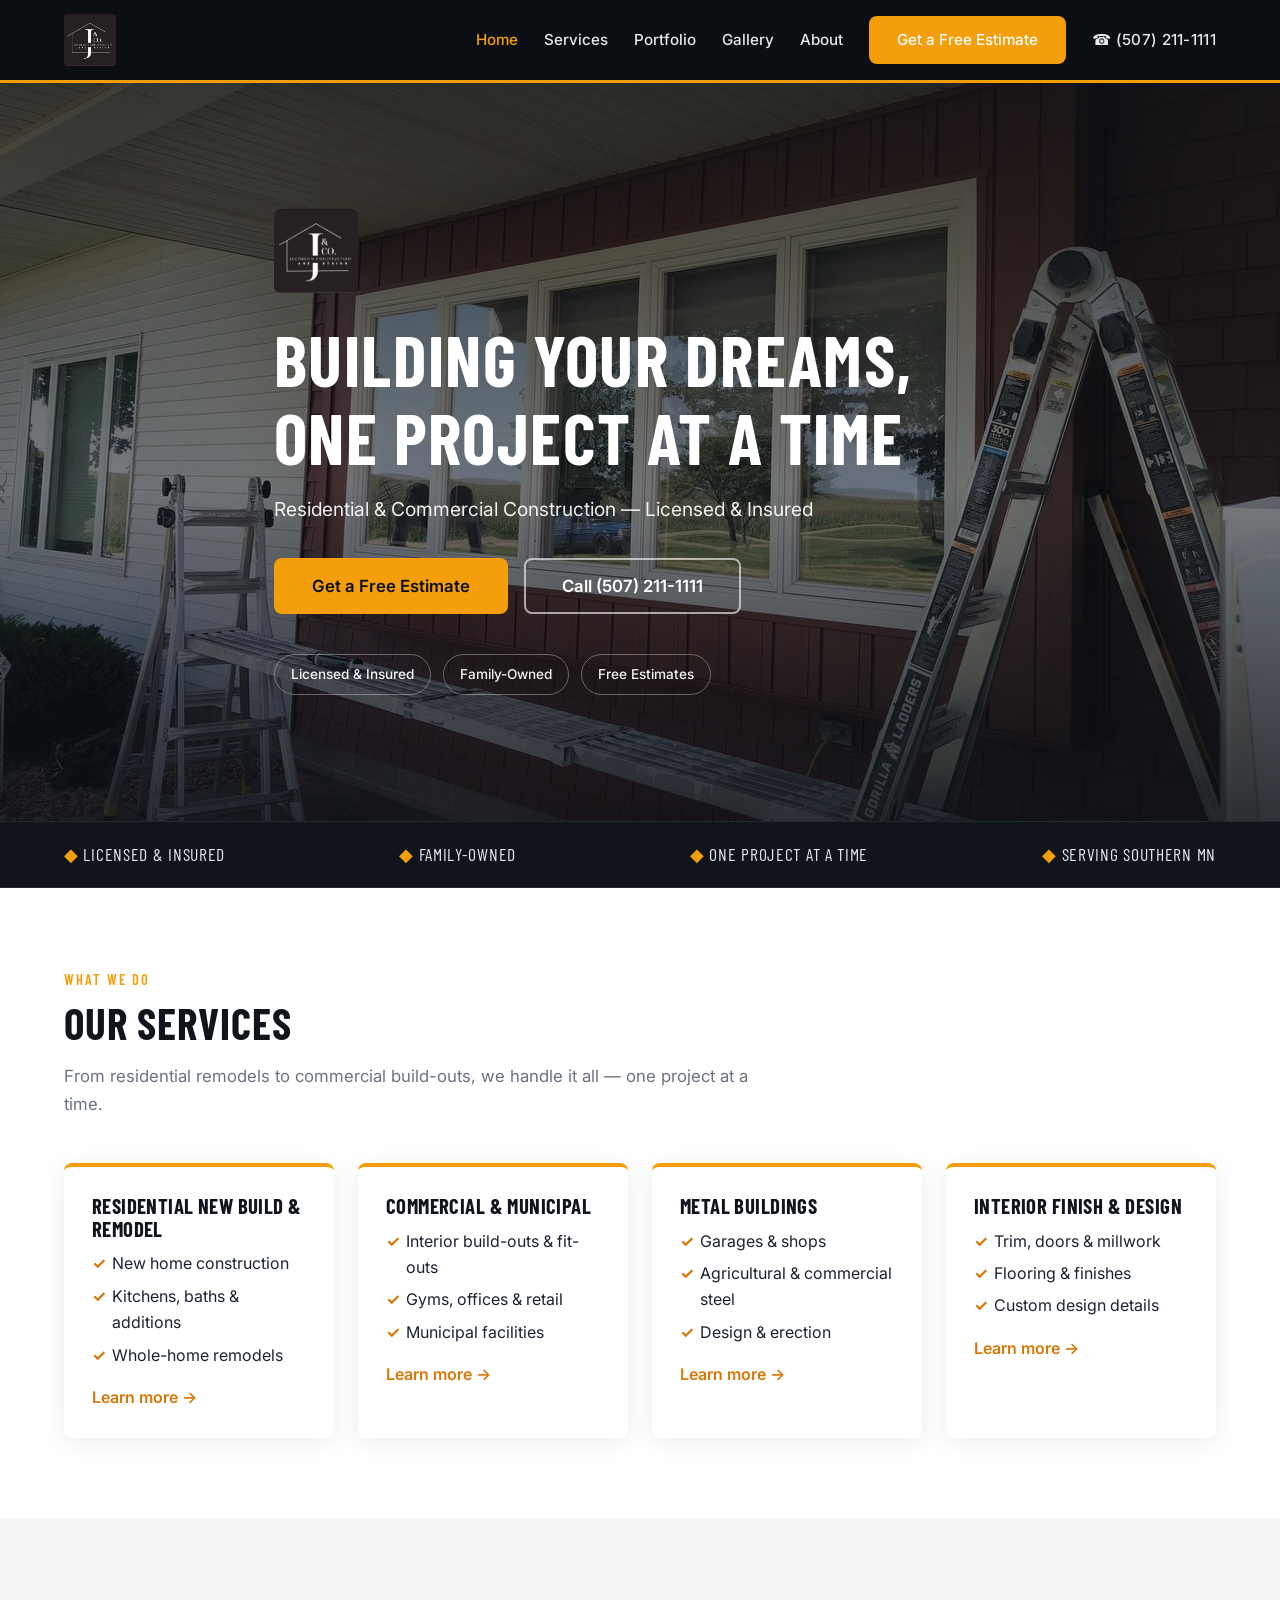
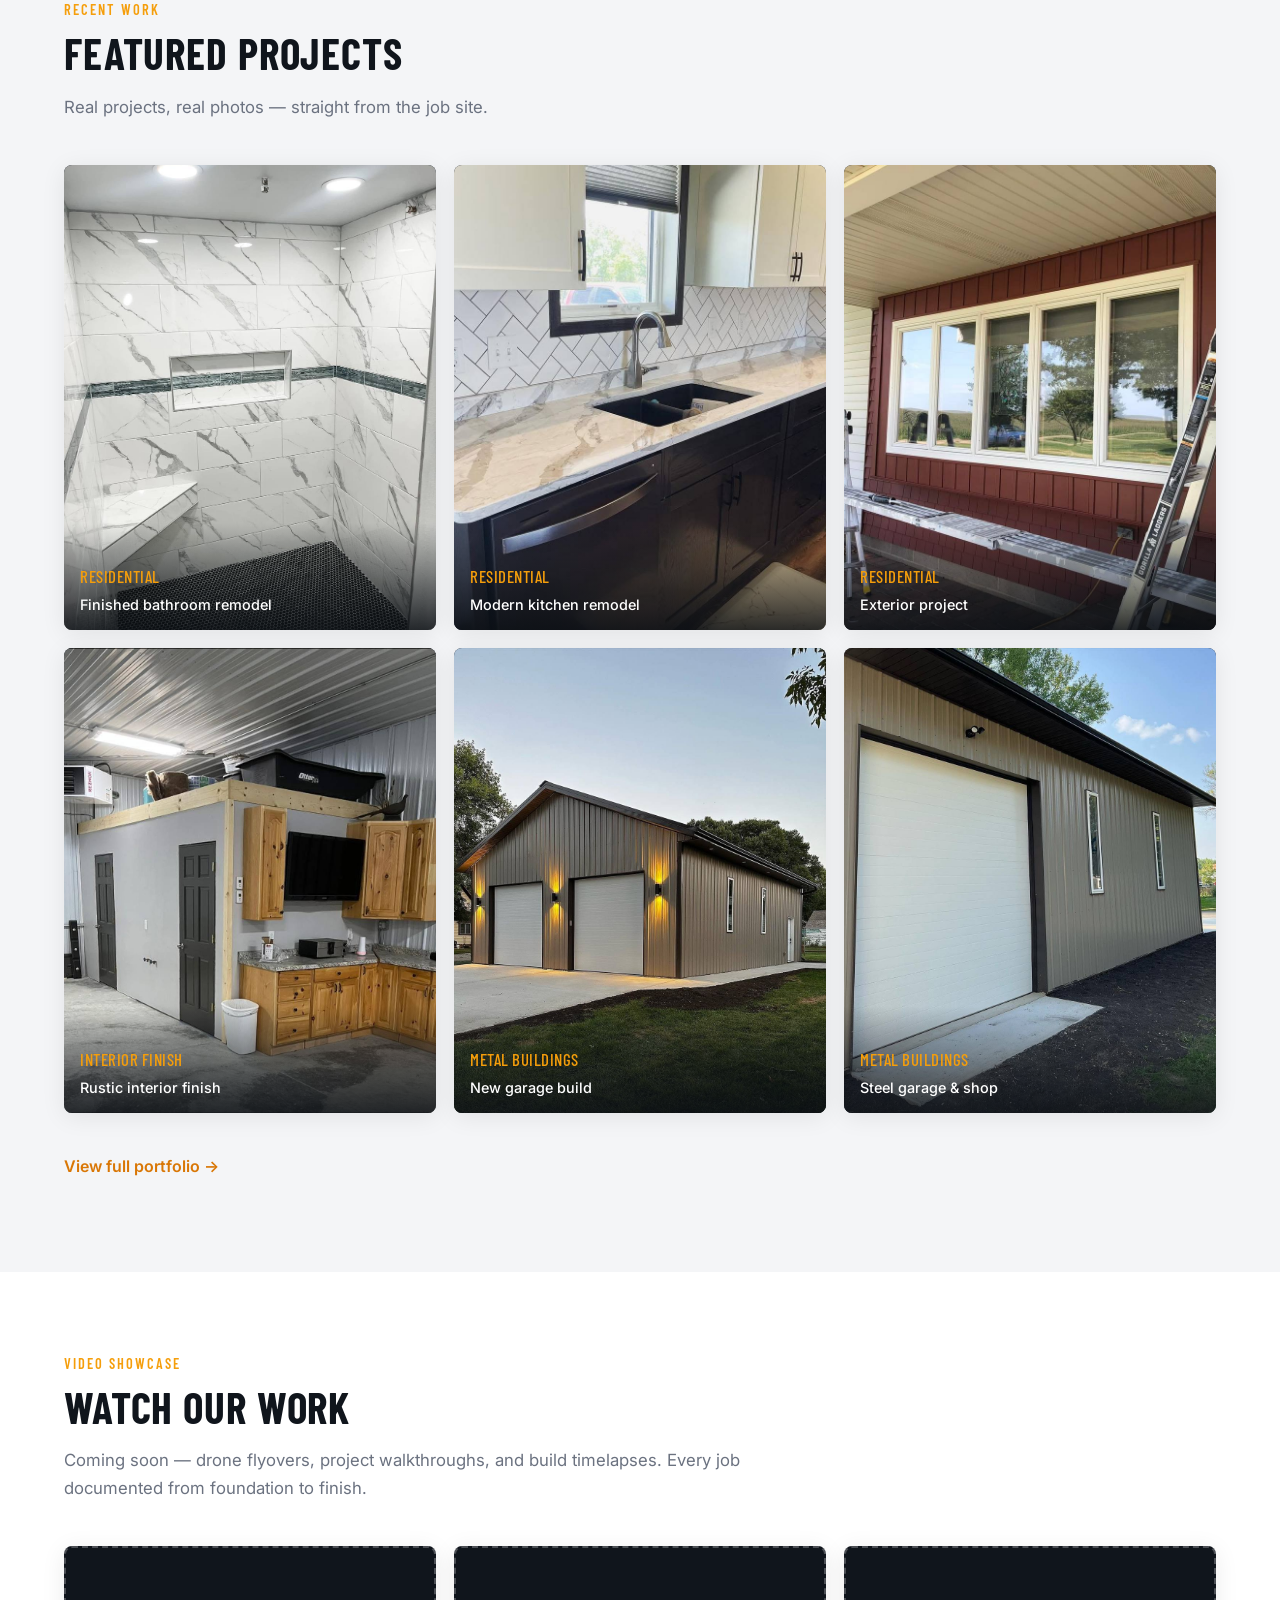
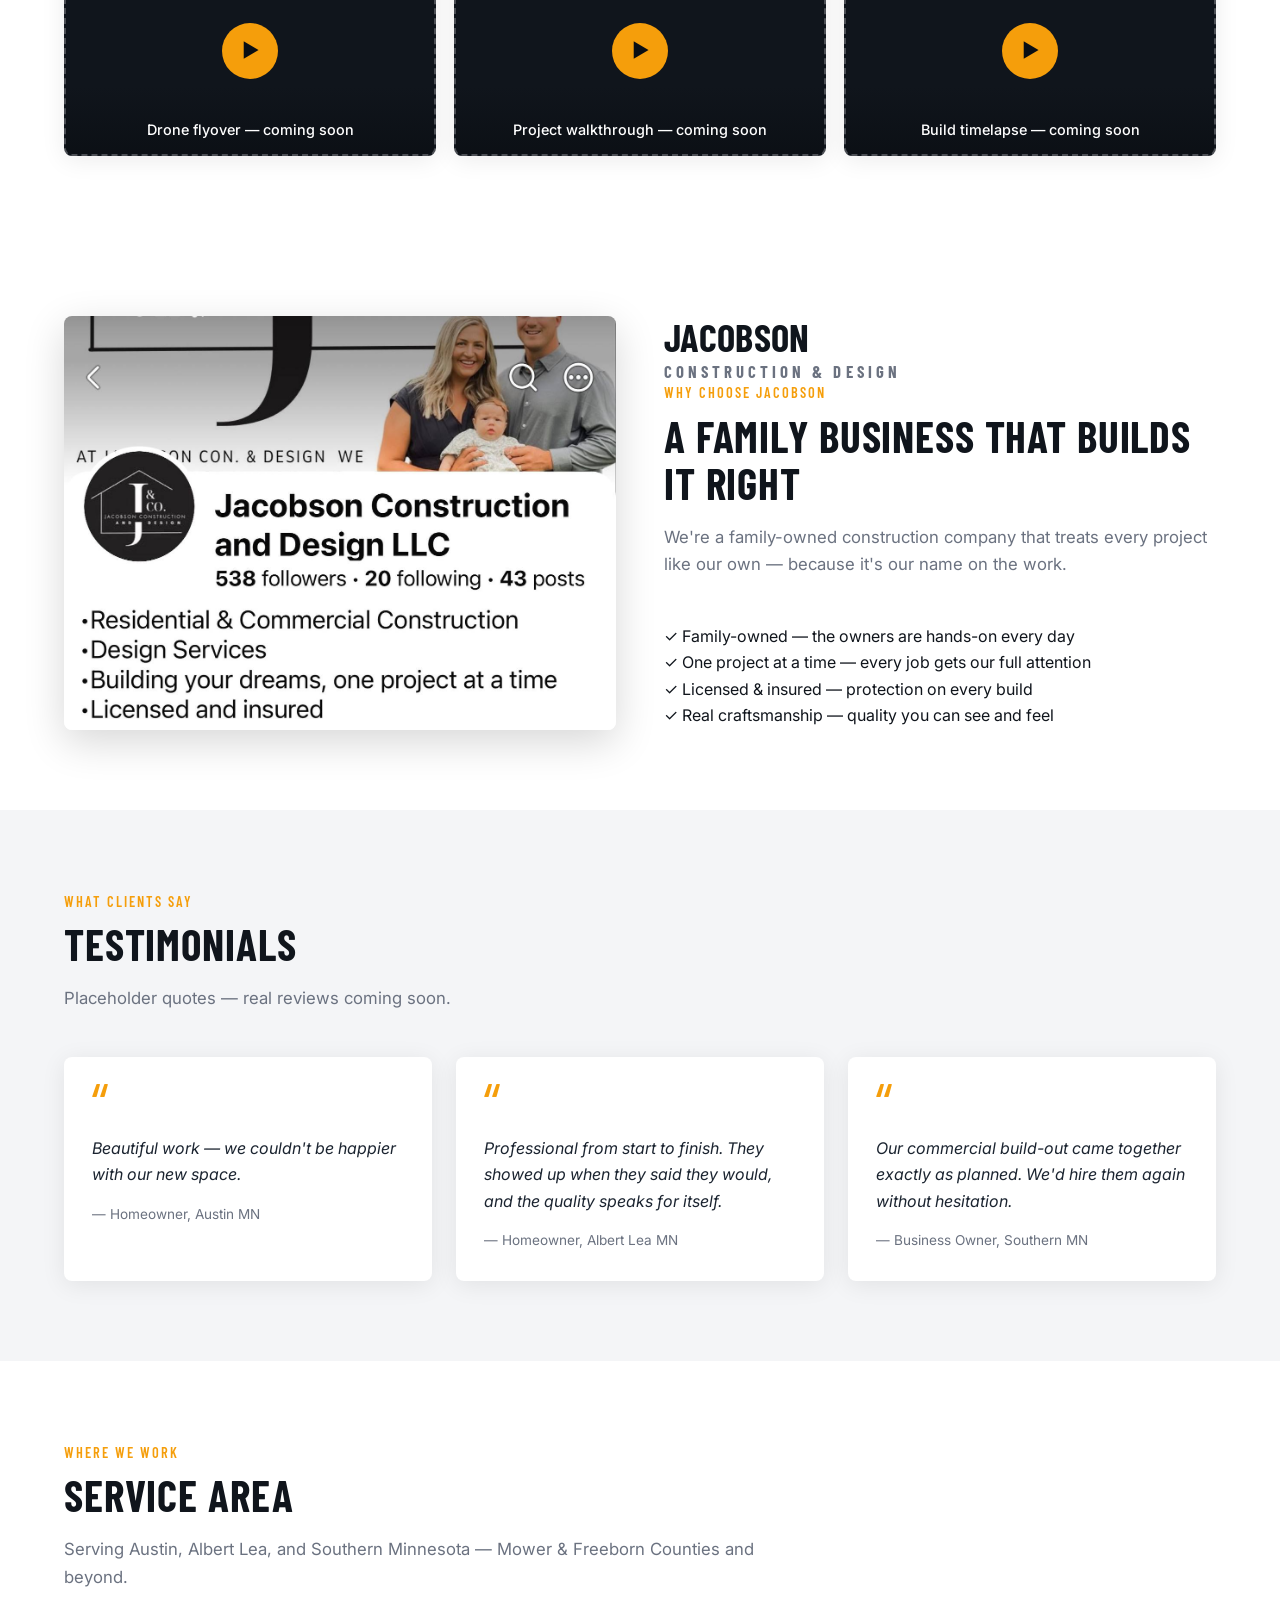
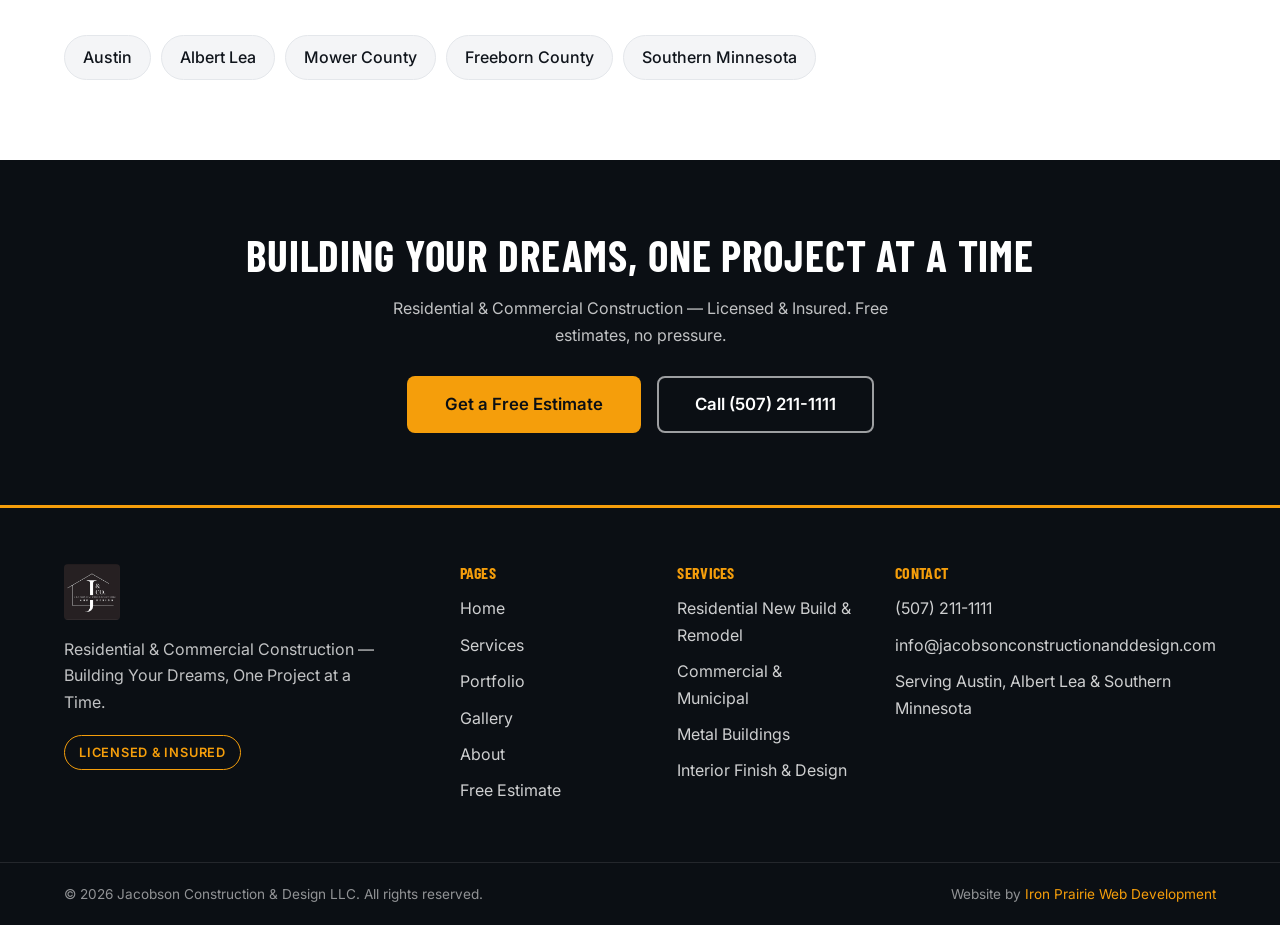
==== index.html @ 049e502b "Logo fix: replace cropped photo lockup with clean text wordmark (Home + About)" ====
<!DOCTYPE html>
<html lang="en">
<head>
  <meta charset="UTF-8" />
  <meta name="viewport" content="width=device-width, initial-scale=1.0" />
  <title>Jacobson Construction &amp; Design — Residential &amp; Commercial Construction</title>
  <meta name="description" content="Jacobson Construction & Design LLC — residential and commercial construction serving Austin, Albert Lea and Southern Minnesota. Licensed &amp; insured, family-owned, one project at a time." />
  <link rel="stylesheet" href="css/styles.css" />
</head>
<body>

  <!-- ===== Shared header (verbatim per DESIGN_SPEC.md §4; Home is active) ===== -->
  <header class="site-header">
    <div class="container header-inner">
      <a href="index.html" class="brand" aria-label="Jacobson Construction and Design — home">
        <img src="images/img_635456e81034.jpg" alt="Jacobson Construction and Design" class="brand-logo" />
      </a>
      <nav class="site-nav" id="site-nav" aria-label="Main navigation">
        <a href="index.html" class="active">Home</a>
        <a href="services.html">Services</a>
        <a href="portfolio.html">Portfolio</a>
        <a href="gallery.html">Gallery</a>
        <a href="about.html">About</a>
        <a href="estimate.html" class="btn btn-primary nav-cta">Get a Free Estimate</a>
        <a href="tel:+15072111111" class="nav-phone">(507) 211-1111</a>
      </nav>
      <button class="nav-toggle" id="nav-toggle" aria-expanded="false" aria-controls="site-nav" aria-label="Toggle menu">
        <span></span><span></span><span></span>
      </button>
    </div>
  </header>

  <main>

    <!-- ===== Hero ===== -->
    <section class="hero hero--home">
      <div class="hero-overlay"></div>
      <div class="container">
        <div class="hero-content">
          <img src="images/img_635456e81034.jpg" alt="Jacobson Construction and Design — monogram logo" class="hero-logo" />
          <h1>Building Your Dreams, One Project at a Time</h1>
          <p class="hero-sub">Residential &amp; Commercial Construction — Licensed &amp; Insured</p>
          <div class="hero-ctas">
            <a href="estimate.html" class="btn btn-primary btn-lg">Get a Free Estimate</a>
            <a href="tel:+15072111111" class="btn btn-outline btn-lg">Call (507) 211-1111</a>
          </div>
          <div class="trust-chips">
            <span>Licensed &amp; Insured</span>
            <span>Family-Owned</span>
            <span>Free Estimates</span>
          </div>
        </div>
      </div>
    </section>

    <!-- ===== Trust bar ===== -->
    <section class="trust-bar" aria-label="Trust signals">
      <div class="container trust-bar-inner">
        <span>Licensed &amp; Insured</span>
        <span>Family-Owned</span>
        <span>One Project at a Time</span>
        <span>Serving Southern MN</span>
      </div>
    </section>

    <!-- ===== Services ===== -->
    <section class="section" id="services">
      <div class="container">
        <div class="section-head">
          <span class="eyebrow">What We Do</span>
          <h2>Our Services</h2>
          <p class="lede">From residential remodels to commercial build-outs, we handle it all — one project at a time.</p>
        </div>
        <div class="grid-4">
          <div class="card">
            <h3>Residential New Build &amp; Remodel</h3>
            <ul>
              <li>New home construction</li>
              <li>Kitchens, baths &amp; additions</li>
              <li>Whole-home remodels</li>
            </ul>
            <a href="services.html" class="card-link">Learn more</a>
          </div>
          <div class="card">
            <h3>Commercial &amp; Municipal</h3>
            <ul>
              <li>Interior build-outs &amp; fit-outs</li>
              <li>Gyms, offices &amp; retail</li>
              <li>Municipal facilities</li>
            </ul>
            <a href="services.html" class="card-link">Learn more</a>
          </div>
          <div class="card">
            <h3>Metal Buildings</h3>
            <ul>
              <li>Garages &amp; shops</li>
              <li>Agricultural &amp; commercial steel</li>
              <li>Design &amp; erection</li>
            </ul>
            <a href="services.html" class="card-link">Learn more</a>
          </div>
          <div class="card">
            <h3>Interior Finish &amp; Design</h3>
            <ul>
              <li>Trim, doors &amp; millwork</li>
              <li>Flooring &amp; finishes</li>
              <li>Custom design details</li>
            </ul>
            <a href="services.html" class="card-link">Learn more</a>
          </div>
        </div>
      </div>
    </section>

    <!-- ===== Featured projects ===== -->
    <section class="section section--light" id="projects">
      <div class="container">
        <div class="section-head">
          <span class="eyebrow">Recent Work</span>
          <h2>Featured Projects</h2>
          <p class="lede">Real projects, real photos — straight from the job site.</p>
        </div>
        <div class="project-grid">
          <figure class="project-card">
            <img src="images/img_50294382796b.jpg" alt="Finished marble-tile bathroom remodel by Jacobson Construction" />
            <figcaption><span>Residential</span>Finished bathroom remodel</figcaption>
          </figure>
          <figure class="project-card">
            <img src="images/img_d4588d56b90d.jpg" alt="Finished modern kitchen with island by Jacobson Construction" />
            <figcaption><span>Residential</span>Modern kitchen remodel</figcaption>
          </figure>
          <figure class="project-card">
            <img src="images/img_612ba8db6c93.jpg" alt="Residential exterior project with new siding and ladder work" />
            <figcaption><span>Residential</span>Exterior project</figcaption>
          </figure>
          <figure class="project-card">
            <img src="images/img_80c3458b3034.jpg" alt="Rustic shop and kitchen interior finish by Jacobson Construction" />
            <figcaption><span>Interior Finish</span>Rustic interior finish</figcaption>
          </figure>
          <figure class="project-card">
            <img src="images/img_5986c03c0d7b.jpg" alt="Newly built residential garage with metal roof" />
            <figcaption><span>Metal Buildings</span>New garage build</figcaption>
          </figure>
          <figure class="project-card">
            <img src="images/img_21ea02f989ad.jpg" alt="Steel garage and shop building by Jacobson Construction" />
            <figcaption><span>Metal Buildings</span>Steel garage &amp; shop</figcaption>
          </figure>
        </div>
        <p class="mt-4"><a href="portfolio.html" class="card-link">View full portfolio</a></p>
      </div>
    </section>

    <!-- ===== Video showcase ===== -->
    <section class="section" id="video">
      <div class="container">
        <div class="section-head">
          <span class="eyebrow">Video Showcase</span>
          <h2>Watch Our Work</h2>
          <p class="lede">Coming soon — drone flyovers, project walkthroughs, and build timelapses. Every job documented from foundation to finish.</p>
        </div>
        <div class="video-grid">
          <div class="video-card" aria-label="Drone flyover video coming soon">
            <span class="video-play">▶</span>
            <span class="video-label">Drone flyover — coming soon</span>
          </div>
          <div class="video-card" aria-label="Project walkthrough video coming soon">
            <span class="video-play">▶</span>
            <span class="video-label">Project walkthrough — coming soon</span>
          </div>
          <div class="video-card" aria-label="Build timelapse video coming soon">
            <span class="video-play">▶</span>
            <span class="video-label">Build timelapse — coming soon</span>
          </div>
        </div>
      </div>
    </section>

    <!-- ===== Why choose Jacobson ===== -->
    <section class="section" id="why">
      <div class="container story-grid">
        <img src="images/img_85c73acc7417.jpg" alt="The Jacobson family — hands-on owners of Jacobson Construction and Design" class="story-photo" />
        <div>
          <div class="text-lockup text-lockup--dark">
            <span class="tl-line1">JACOBSON</span>
            <span class="tl-line2">Construction &amp; Design</span>
          </div>
          <div class="section-head">
            <span class="eyebrow">Why Choose Jacobson</span>
            <h2>A Family Business That Builds It Right</h2>
            <p class="lede">We're a family-owned construction company that treats every project like our own — because it's our name on the work.</p>
          </div>
          <ul>
            <li>✓ Family-owned — the owners are hands-on every day</li>
            <li>✓ One project at a time — every job gets our full attention</li>
            <li>✓ Licensed &amp; insured — protection on every build</li>
            <li>✓ Real craftsmanship — quality you can see and feel</li>
          </ul>
        </div>
      </div>
    </section>

    <!-- ===== Testimonials ===== -->
    <section class="section section--light" id="testimonials">
      <div class="container">
        <div class="section-head">
          <span class="eyebrow">What Clients Say</span>
          <h2>Testimonials</h2>
          <p class="lede">Placeholder quotes — real reviews coming soon.</p>
        </div>
        <div class="testimonial-grid">
          <blockquote class="testimonial-card">
            <p>Beautiful work — we couldn't be happier with our new space.</p>
            <cite>— Homeowner, Austin MN</cite>
          </blockquote>
          <blockquote class="testimonial-card">
            <p>Professional from start to finish. They showed up when they said they would, and the quality speaks for itself.</p>
            <cite>— Homeowner, Albert Lea MN</cite>
          </blockquote>
          <blockquote class="testimonial-card">
            <p>Our commercial build-out came together exactly as planned. We'd hire them again without hesitation.</p>
            <cite>— Business Owner, Southern MN</cite>
          </blockquote>
        </div>
      </div>
    </section>

    <!-- ===== Service area ===== -->
    <section class="section" id="service-area">
      <div class="container">
        <div class="section-head">
          <span class="eyebrow">Where We Work</span>
          <h2>Service Area</h2>
          <p class="lede">Serving Austin, Albert Lea, and Southern Minnesota — Mower &amp; Freeborn Counties and beyond.</p>
        </div>
        <div class="service-area-list">
          <span>Austin</span>
          <span>Albert Lea</span>
          <span>Mower County</span>
          <span>Freeborn County</span>
          <span>Southern Minnesota</span>
        </div>
      </div>
    </section>

    <!-- ===== Final CTA band ===== -->
    <section class="cta-band">
      <div class="container">
        <h2>Building Your Dreams, One Project at a Time</h2>
        <p>Residential &amp; Commercial Construction — Licensed &amp; Insured. Free estimates, no pressure.</p>
        <a href="estimate.html" class="btn btn-primary btn-lg">Get a Free Estimate</a>
        <a href="tel:+15072111111" class="btn btn-outline btn-lg">Call (507) 211-1111</a>
      </div>
    </section>

  </main>

  <!-- ===== Shared footer (verbatim per DESIGN_SPEC.md §5) ===== -->
  <footer class="site-footer">
    <div class="container footer-grid">
      <div class="footer-brand">
        <img src="images/img_635456e81034.jpg" alt="Jacobson Construction and Design" class="footer-logo" />
        <p class="footer-tagline">Residential &amp; Commercial Construction — Building Your Dreams, One Project at a Time.</p>
        <p class="footer-badge">Licensed &amp; Insured</p>
      </div>
      <div class="footer-col">
        <h3>Pages</h3>
        <a href="index.html">Home</a>
        <a href="services.html">Services</a>
        <a href="portfolio.html">Portfolio</a>
        <a href="gallery.html">Gallery</a>
        <a href="about.html">About</a>
        <a href="estimate.html">Free Estimate</a>
      </div>
      <div class="footer-col">
        <h3>Services</h3>
        <span>Residential New Build &amp; Remodel</span>
        <span>Commercial &amp; Municipal</span>
        <span>Metal Buildings</span>
        <span>Interior Finish &amp; Design</span>
      </div>
      <div class="footer-col">
        <h3>Contact</h3>
        <a href="tel:+15072111111">(507) 211-1111</a>
        <a href="mailto:info@jacobsonconstructionanddesign.com">info@jacobsonconstructionanddesign.com</a>
        <span>Serving Austin, Albert Lea &amp; Southern Minnesota</span>
      </div>
    </div>
    <div class="footer-bottom">
      <div class="container footer-bottom-inner">
        <span>© 2026 Jacobson Construction &amp; Design LLC. All rights reserved.</span>
        <span>Website by <a href="https://ironprairie.netlify.app" target="_blank" rel="noopener">Iron Prairie Web Development</a></span>
      </div>
    </div>
  </footer>

  <script src="scripts.js" defer></script>
</body>
</html>
---- css/styles.css ----
/* ============================================================
   Jacobson Construction & Design — Design System
   Iron Prairie Web Development — pitch mockup
   Tokens, typography, layout, components. SINGLE stylesheet.
   ============================================================ */

@import url('https://fonts.googleapis.com/css2?family=Barlow+Condensed:wght@600;700&family=Inter:wght@400;500;600;700&display=swap');

/* ---------- Tokens ---------- */
:root {
  --charcoal-950: #0B0F14;
  --charcoal-900: #10151C;
  --charcoal-800: #1B2430;
  --stone-100: #F4F5F7;
  --stone-200: #E4E7EB;
  --gray-500: #6B7280;
  --amber-500: #F59E0B;
  --amber-600: #D97706;
  --white: #FFFFFF;

  --font-display: 'Barlow Condensed', 'Arial Narrow', sans-serif;
  --font-body: 'Inter', system-ui, -apple-system, sans-serif;

  --radius: 8px;
  --container: 1200px;
  --shadow: 0 4px 24px rgba(0, 0, 0, 0.08);
  --shadow-lg: 0 12px 40px rgba(0, 0, 0, 0.16);
  --pad-section: 80px;
  --pad-section-mobile: 56px;
}

/* ---------- Reset ---------- */
*, *::before, *::after { box-sizing: border-box; margin: 0; padding: 0; }
html { scroll-behavior: smooth; -webkit-text-size-adjust: 100%; }
body {
  font-family: var(--font-body);
  font-size: 16px;
  line-height: 1.65;
  color: var(--charcoal-900);
  background: var(--white);
  -webkit-font-smoothing: antialiased;
}
img { max-width: 100%; display: block; }
a { color: inherit; text-decoration: none; }
ul, ol { list-style: none; }
h1, h2, h3, h4 { font-family: var(--font-display); font-weight: 700; text-transform: uppercase; letter-spacing: 0.02em; line-height: 1.1; }
h1 { font-size: clamp(2.6rem, 6vw, 4.4rem); }
h2 { font-size: clamp(1.9rem, 4vw, 2.7rem); margin-bottom: 16px; }
h3 { font-size: 1.25rem; margin-bottom: 8px; }
p { margin-bottom: 12px; }
.container { max-width: var(--container); margin: 0 auto; padding: 0 24px; }

/* ---------- Buttons ---------- */
.btn {
  display: inline-flex; align-items: center; justify-content: center;
  gap: 8px; padding: 14px 26px; border-radius: var(--radius);
  font-family: var(--font-body); font-weight: 600; font-size: 0.95rem;
  line-height: 1; cursor: pointer; border: 2px solid transparent;
  transition: background 0.2s, color 0.2s, transform 0.15s;
  text-align: center; white-space: nowrap;
}
.btn:hover { transform: translateY(-1px); }
.btn-primary { background: var(--amber-500); color: var(--charcoal-950); }
.btn-primary:hover { background: var(--amber-600); color: var(--white); }
.btn-outline { background: transparent; color: var(--white); border-color: rgba(255,255,255,0.6); }
.btn-outline:hover { border-color: var(--amber-500); color: var(--amber-500); }
.btn-light { background: var(--white); color: var(--charcoal-900); }
.btn-light:hover { background: var(--stone-100); }
.btn-lg { padding: 18px 36px; font-size: 1.05rem; }

/* ---------- Header ---------- */
.site-header {
  position: sticky; top: 0; z-index: 100;
  background: var(--charcoal-950);
  border-bottom: 3px solid var(--amber-500);
}
.header-inner { display: flex; align-items: center; justify-content: space-between; gap: 20px; padding-top: 14px; padding-bottom: 14px; }
.brand { display: flex; align-items: center; }
.brand-logo { height: 52px; width: auto; border-radius: 4px; }
.site-nav { display: flex; align-items: center; gap: 26px; }
.site-nav a { color: var(--white); font-weight: 500; font-size: 0.95rem; opacity: 0.9; transition: opacity 0.15s, color 0.15s; }
.site-nav a:hover, .site-nav a.active { opacity: 1; color: var(--amber-500); }
.site-nav .nav-cta { opacity: 1; }
.nav-phone { font-weight: 700; letter-spacing: 0.02em; }
.nav-phone::before { content: '☎ '; }
.nav-toggle { display: none; background: none; border: 0; cursor: pointer; width: 40px; height: 40px; padding: 8px; flex-direction: column; justify-content: center; gap: 6px; }
.nav-toggle span { display: block; height: 3px; width: 100%; background: var(--white); border-radius: 2px; transition: transform 0.2s, opacity 0.2s; }
.nav-toggle[aria-expanded="true"] span:nth-child(1) { transform: translateY(9px) rotate(45deg); }
.nav-toggle[aria-expanded="true"] span:nth-child(2) { opacity: 0; }
.nav-toggle[aria-expanded="true"] span:nth-child(3) { transform: translateY(-9px) rotate(-45deg); }

/* ---------- Hero ---------- */
.hero {
  position: relative; min-height: 82vh; display: flex; align-items: center;
  background-size: cover; background-position: center;
}
.hero-overlay {
  position: absolute; inset: 0;
  background: linear-gradient(180deg, rgba(11,15,20,0.78) 0%, rgba(11,15,20,0.55) 55%, rgba(11,15,20,0.85) 100%);
}
.hero--home { background-image: url('../images/img_612ba8db6c93.jpg'); }
.hero-content { position: relative; z-index: 2; max-width: 780px; padding: 96px 24px; color: var(--white); }
.hero-logo { height: 84px; width: auto; margin-bottom: 28px; border-radius: 6px; }
.hero h1 { color: var(--white); margin-bottom: 18px; }
.hero-sub { font-size: 1.2rem; opacity: 0.92; margin-bottom: 32px; max-width: 560px; }
.hero-ctas { display: flex; flex-wrap: wrap; gap: 16px; margin-bottom: 40px; }
.trust-chips { display: flex; flex-wrap: wrap; gap: 12px; }
.trust-chips span {
  border: 1px solid rgba(255,255,255,0.35); border-radius: 999px;
  padding: 8px 16px; font-size: 0.85rem; font-weight: 500; opacity: 0.95;
}

/* ---------- Trust bar ---------- */
.trust-bar { background: var(--charcoal-900); color: var(--white); border-top: 1px solid rgba(255,255,255,0.08); border-bottom: 1px solid rgba(255,255,255,0.08); }
.trust-bar-inner { display: flex; flex-wrap: wrap; justify-content: space-between; gap: 12px; padding-top: 18px; padding-bottom: 18px; }
.trust-bar-inner span { font-family: var(--font-display); font-size: 1.1rem; text-transform: uppercase; letter-spacing: 0.04em; color: var(--stone-200); }
.trust-bar-inner span::before { content: '◆ '; color: var(--amber-500); }

/* ---------- Sections ---------- */
.section { padding-top: var(--pad-section); padding-bottom: var(--pad-section); }
.section--light { background: var(--stone-100); }
.section--dark { background: var(--charcoal-950); color: var(--white); }
.section-head { max-width: 720px; margin-bottom: 44px; }
.section-head .eyebrow { font-family: var(--font-display); text-transform: uppercase; letter-spacing: 0.14em; color: var(--amber-500); font-size: 0.9rem; font-weight: 600; margin-bottom: 8px; display: block; }
.section-head .lede { color: var(--gray-500); font-size: 1.05rem; }
.section--dark .section-head .lede { color: rgba(255,255,255,0.7); }

/* ---------- Cards & grids ---------- */
.grid-2, .grid-3, .grid-4 { display: grid; gap: 24px; }
.grid-2 { grid-template-columns: repeat(2, 1fr); }
.grid-3 { grid-template-columns: repeat(3, 1fr); }
.grid-4 { grid-template-columns: repeat(4, 1fr); }
.card {
  background: var(--white); border-radius: var(--radius); box-shadow: var(--shadow);
  padding: 28px; border-top: 4px solid var(--amber-500);
}
.card h3 { font-size: 1.3rem; }
.card ul { margin: 10px 0 16px; }
.card ul li { padding-left: 20px; position: relative; margin-bottom: 6px; color: var(--charcoal-800); }
.card ul li::before { content: '✓'; position: absolute; left: 0; color: var(--amber-600); font-weight: 700; }
.card-link { color: var(--amber-600); font-weight: 600; }
.card-link::after { content: ' →'; }

/* ---------- Project cards / gallery ---------- */
.project-grid, .gallery-grid { display: grid; grid-template-columns: repeat(3, 1fr); gap: 18px; }
.project-card, .gallery-item { position: relative; border-radius: var(--radius); overflow: hidden; aspect-ratio: 4 / 5; background: var(--charcoal-800); box-shadow: var(--shadow); }
.project-card img, .gallery-item img { width: 100%; height: 100%; object-fit: cover; transition: transform 0.35s; }
.project-card:hover img, .gallery-item:hover img { transform: scale(1.05); }
.project-card figcaption, .gallery-item figcaption {
  position: absolute; inset-inline: 0; bottom: 0; padding: 40px 16px 14px;
  background: linear-gradient(180deg, transparent, rgba(11,15,20,0.85));
  color: var(--white); font-size: 0.9rem; font-weight: 500;
}
.project-card figcaption span, .gallery-item figcaption span { display: block; font-family: var(--font-display); font-size: 1.05rem; text-transform: uppercase; letter-spacing: 0.03em; color: var(--amber-500); margin-bottom: 2px; }

/* Lightbox (scripts.js toggles .lightbox--open on body) */
.lightbox { display: none; position: fixed; inset: 0; z-index: 200; background: rgba(11,15,20,0.94); align-items: center; justify-content: center; padding: 24px; }
.lightbox img { max-width: 90vw; max-height: 85vh; border-radius: var(--radius); }
.lightbox .lightbox-caption { color: var(--white); text-align: center; margin-top: 14px; font-size: 1rem; }
.lightbox .lightbox-close { position: absolute; top: 18px; right: 24px; color: var(--white); font-size: 2.4rem; cursor: pointer; background: none; border: 0; line-height: 1; }
body.lightbox--open .lightbox { display: flex; }
body.lightbox--open { overflow: hidden; }

/* Text wordmark lockup (used where the photo logo is cropped) */
.text-lockup { font-family: var(--font-display); font-weight: 700; line-height: 1.05; letter-spacing: 0.02em; }
.text-lockup--dark { color: var(--charcoal-900); }
.text-lockup--light { color: var(--white); }
.tl-line1 { display: block; font-size: 2.4rem; text-transform: uppercase; }
.tl-line2 { display: block; font-size: 1.05rem; letter-spacing: 0.24em; text-transform: uppercase; color: var(--gray-500); margin-top: 6px; }
.text-lockup--light .tl-line2 { color: rgba(255,255,255,0.7); }

/* ---------- Why / story ---------- */
.story-grid { display: grid; grid-template-columns: 1fr 1fr; gap: 48px; align-items: center; }
.story-grid img { border-radius: var(--radius); box-shadow: var(--shadow-lg); width: 100%; object-fit: cover; }
.story-photo { aspect-ratio: 4 / 3; }
.story-logo { height: 64px; width: auto; margin-bottom: 16px; border-radius: 4px; }

/* ---------- Testimonials ---------- */
.testimonial-grid { display: grid; grid-template-columns: repeat(3, 1fr); gap: 24px; }
.testimonial-card { background: var(--white); border-radius: var(--radius); box-shadow: var(--shadow); padding: 28px; position: relative; }
.testimonial-card::before { content: '“'; font-family: var(--font-display); font-size: 4rem; color: var(--amber-500); line-height: 0.6; display: block; margin-bottom: 12px; }
.testimonial-card p { font-style: italic; color: var(--charcoal-800); }
.testimonial-card cite { font-style: normal; font-size: 0.85rem; color: var(--gray-500); }

/* ---------- Service area / CTA band ---------- */
.service-area-list { display: flex; flex-wrap: wrap; gap: 10px; }
.service-area-list span { background: var(--stone-100); border: 1px solid var(--stone-200); border-radius: 999px; padding: 8px 18px; font-weight: 500; }
.cta-band { background: var(--charcoal-950); color: var(--white); text-align: center; padding: 72px 24px; }
.cta-band h2 { color: var(--white); }
.cta-band p { color: rgba(255,255,255,0.75); max-width: 520px; margin: 0 auto 28px; }
.cta-band .btn { margin: 0 6px; }

/* ---------- Page hero (inner pages) ---------- */
.page-hero { background: var(--charcoal-950); color: var(--white); padding: 72px 24px 64px; border-bottom: 3px solid var(--amber-500); }
.page-hero h1 { margin-bottom: 10px; }
.page-hero p { color: rgba(255,255,255,0.75); max-width: 640px; font-size: 1.1rem; }

/* ---------- Process steps ---------- */
.step-grid { display: grid; grid-template-columns: repeat(3, 1fr); gap: 24px; }
.step-card { background: var(--white); border-radius: var(--radius); box-shadow: var(--shadow); overflow: hidden; }
.step-card img { width: 100%; height: 200px; object-fit: cover; }
.step-card .step-body { padding: 22px; }
.step-num { font-family: var(--font-display); font-size: 0.95rem; color: var(--amber-600); font-weight: 700; letter-spacing: 0.1em; text-transform: uppercase; }

/* ---------- FAQ ---------- */
.faq details { background: var(--white); border: 1px solid var(--stone-200); border-radius: var(--radius); margin-bottom: 12px; overflow: hidden; }
.faq summary { padding: 18px 22px; cursor: pointer; font-weight: 600; position: relative; list-style: none; }
.faq summary::-webkit-details-marker { display: none; }
.faq summary::after { content: '+'; position: absolute; right: 22px; font-size: 1.4rem; color: var(--amber-600); font-weight: 700; }
.faq details[open] summary::after { content: '–'; }
.faq .faq-body { padding: 0 22px 18px; color: var(--charcoal-800); }

/* ---------- Forms ---------- */
.estimate-form { display: grid; grid-template-columns: 1fr 1fr; gap: 18px; background: var(--white); border-radius: var(--radius); box-shadow: var(--shadow); padding: 32px; }
.estimate-form .form-full { grid-column: 1 / -1; }
.estimate-form label { display: block; font-weight: 600; font-size: 0.9rem; margin-bottom: 6px; }
.estimate-form input, .estimate-form select, .estimate-form textarea {
  width: 100%; padding: 13px 14px; border: 1px solid var(--stone-200); border-radius: var(--radius);
  font-family: var(--font-body); font-size: 0.95rem; background: var(--stone-100); color: var(--charcoal-900);
}
.estimate-form input:focus, .estimate-form select:focus, .estimate-form textarea:focus { outline: 2px solid var(--amber-500); outline-offset: 0; border-color: transparent; background: var(--white); }
.estimate-form textarea { resize: vertical; min-height: 120px; }
.form-note { font-size: 0.85rem; color: var(--gray-500); }
.form-success { display: none; background: #ECFDF5; border: 1px solid #A7F3D0; color: #065F46; border-radius: var(--radius); padding: 16px 20px; margin-bottom: 20px; font-weight: 500; }
.form-success.show { display: block; }
.contact-card { background: var(--charcoal-950); color: var(--white); border-radius: var(--radius); padding: 32px; }
.contact-card a { color: var(--amber-500); font-weight: 600; display: inline-block; margin: 4px 0; }
.contact-card h3 { color: var(--white); }
.contact-card p { color: rgba(255,255,255,0.75); }

/* ---------- Footer ---------- */
.site-footer { background: var(--charcoal-950); color: var(--white); border-top: 3px solid var(--amber-500); }
.footer-brand { display: flex; flex-direction: column; align-items: flex-start; }
.lightbox-img { max-width: 90vw; max-height: 85vh; border-radius: var(--radius); }
.footer-grid { display: grid; grid-template-columns: 2fr 1fr 1fr 1.2fr; gap: 40px; padding-top: 56px; padding-bottom: 48px; }
.footer-logo { height: 56px; width: auto; margin-bottom: 16px; border-radius: 4px; }
.footer-tagline { color: rgba(255,255,255,0.75); max-width: 320px; }
.footer-badge { display: inline-block; border: 1px solid var(--amber-500); color: var(--amber-500); border-radius: 999px; padding: 6px 14px; font-size: 0.8rem; font-weight: 600; letter-spacing: 0.06em; text-transform: uppercase; margin-top: 8px; }
.footer-col h3 { color: var(--amber-500); font-size: 1rem; margin-bottom: 14px; }
.footer-col a, .footer-col span { display: block; color: rgba(255,255,255,0.8); margin-bottom: 10px; }
.footer-col a:hover { color: var(--amber-500); }
.footer-bottom { border-top: 1px solid rgba(255,255,255,0.1); }
.footer-bottom-inner { display: flex; flex-wrap: wrap; justify-content: space-between; gap: 8px; padding-top: 20px; padding-bottom: 20px; font-size: 0.85rem; color: rgba(255,255,255,0.55); }
.footer-bottom-inner a { color: var(--amber-500); }

/* ---------- Utilities ---------- */
.text-center { text-align: center; }
.mt-1 { margin-top: 8px; } .mt-2 { margin-top: 16px; } .mt-3 { margin-top: 24px; } .mt-4 { margin-top: 40px; }
.mb-1 { margin-bottom: 8px; } .mb-2 { margin-bottom: 16px; } .mb-3 { margin-bottom: 24px; } .mb-4 { margin-bottom: 40px; }
.hero-pad-lg { padding-top: 96px; padding-bottom: 96px; }

/* ---------- Video showcase ---------- */
.video-grid { display: grid; grid-template-columns: repeat(3, 1fr); gap: 18px; }
.video-card { position: relative; border-radius: var(--radius); overflow: hidden; aspect-ratio: 16 / 9; background: var(--charcoal-900); box-shadow: var(--shadow); display: flex; align-items: center; justify-content: center; border: 2px dashed rgba(255,255,255,0.25); }
.video-play { width: 56px; height: 56px; border-radius: 50%; background: var(--amber-500); display: flex; align-items: center; justify-content: center; font-size: 1.2rem; color: var(--charcoal-950); }
.video-label { position: absolute; bottom: 0; left: 0; right: 0; padding: 32px 14px 12px; background: linear-gradient(180deg, transparent, rgba(11,15,20,0.85)); color: var(--white); font-size: 0.9rem; font-weight: 500; text-align: center; }

/* ---------- Responsive ---------- */
@media (max-width: 1024px) {
  .grid-4 { grid-template-columns: repeat(2, 1fr); }
  .footer-grid { grid-template-columns: 1fr 1fr; }
}
@media (max-width: 900px) {
  .grid-3, .project-grid, .gallery-grid, .step-grid, .testimonial-grid, .video-grid { grid-template-columns: repeat(2, 1fr); }
  .story-grid { grid-template-columns: 1fr; gap: 28px; }
  .site-nav {
    position: fixed; top: 0; right: 0; bottom: 0; width: min(320px, 84vw);
    background: var(--charcoal-950); flex-direction: column; align-items: flex-start; gap: 8px;
    padding: 96px 32px 32px; transform: translateX(100%); transition: transform 0.25s;
    box-shadow: var(--shadow-lg); overflow-y: auto;
  }
  .site-nav.open { transform: translateX(0); }
  .site-nav a { font-size: 1.15rem; padding: 10px 0; width: 100%; }
  .nav-cta { margin-top: 12px; }
  .nav-toggle { display: flex; }
}
@media (max-width: 640px) {
  .section { padding-top: var(--pad-section-mobile); padding-bottom: var(--pad-section-mobile); }
  .grid-2, .grid-3, .grid-4, .project-grid, .gallery-grid, .step-grid, .testimonial-grid, .video-grid { grid-template-columns: 1fr; }
  .estimate-form { grid-template-columns: 1fr; padding: 22px; }
  .hero { min-height: 88vh; }
  .hero-content { padding: 72px 20px; }
  .footer-grid { grid-template-columns: 1fr; gap: 28px; }
  .trust-bar-inner { flex-direction: column; align-items: flex-start; gap: 8px; }
  .btn { width: 100%; }
  .hero-ctas .btn { width: auto; flex: 1; }
}
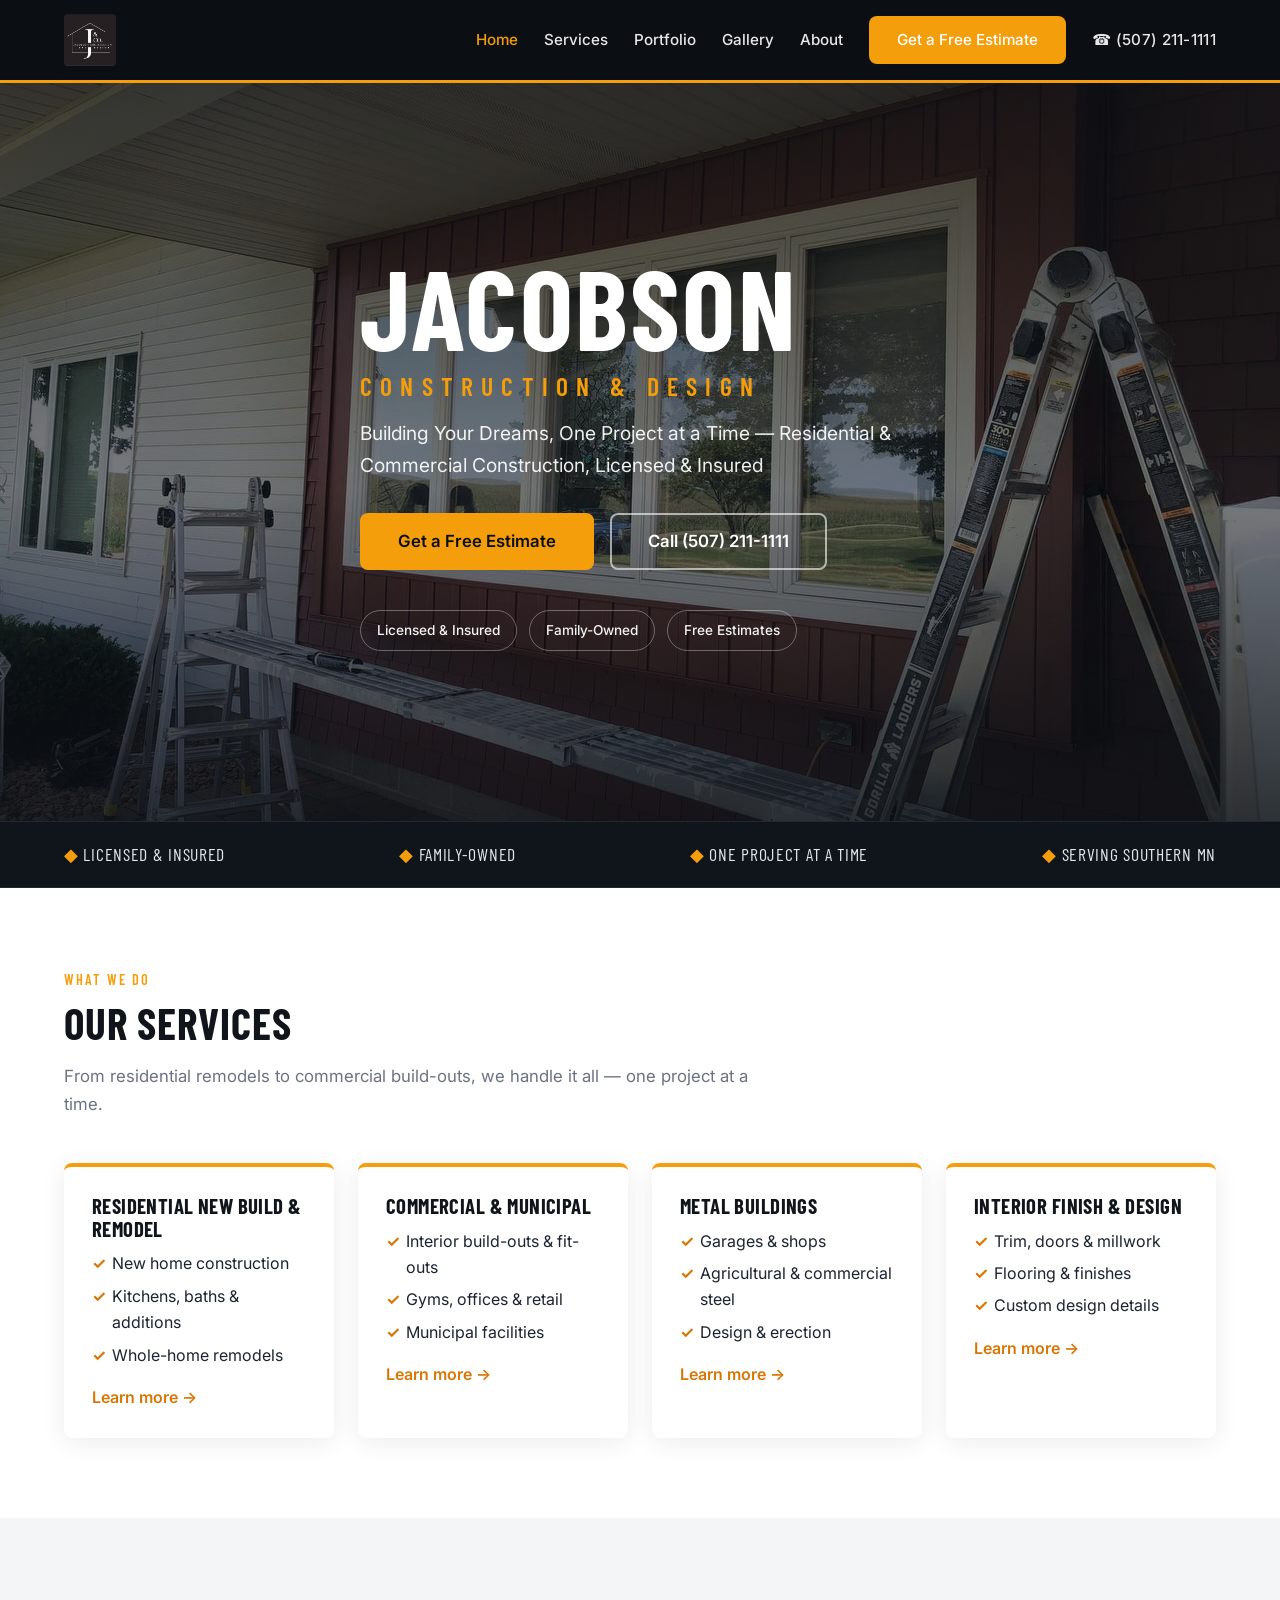
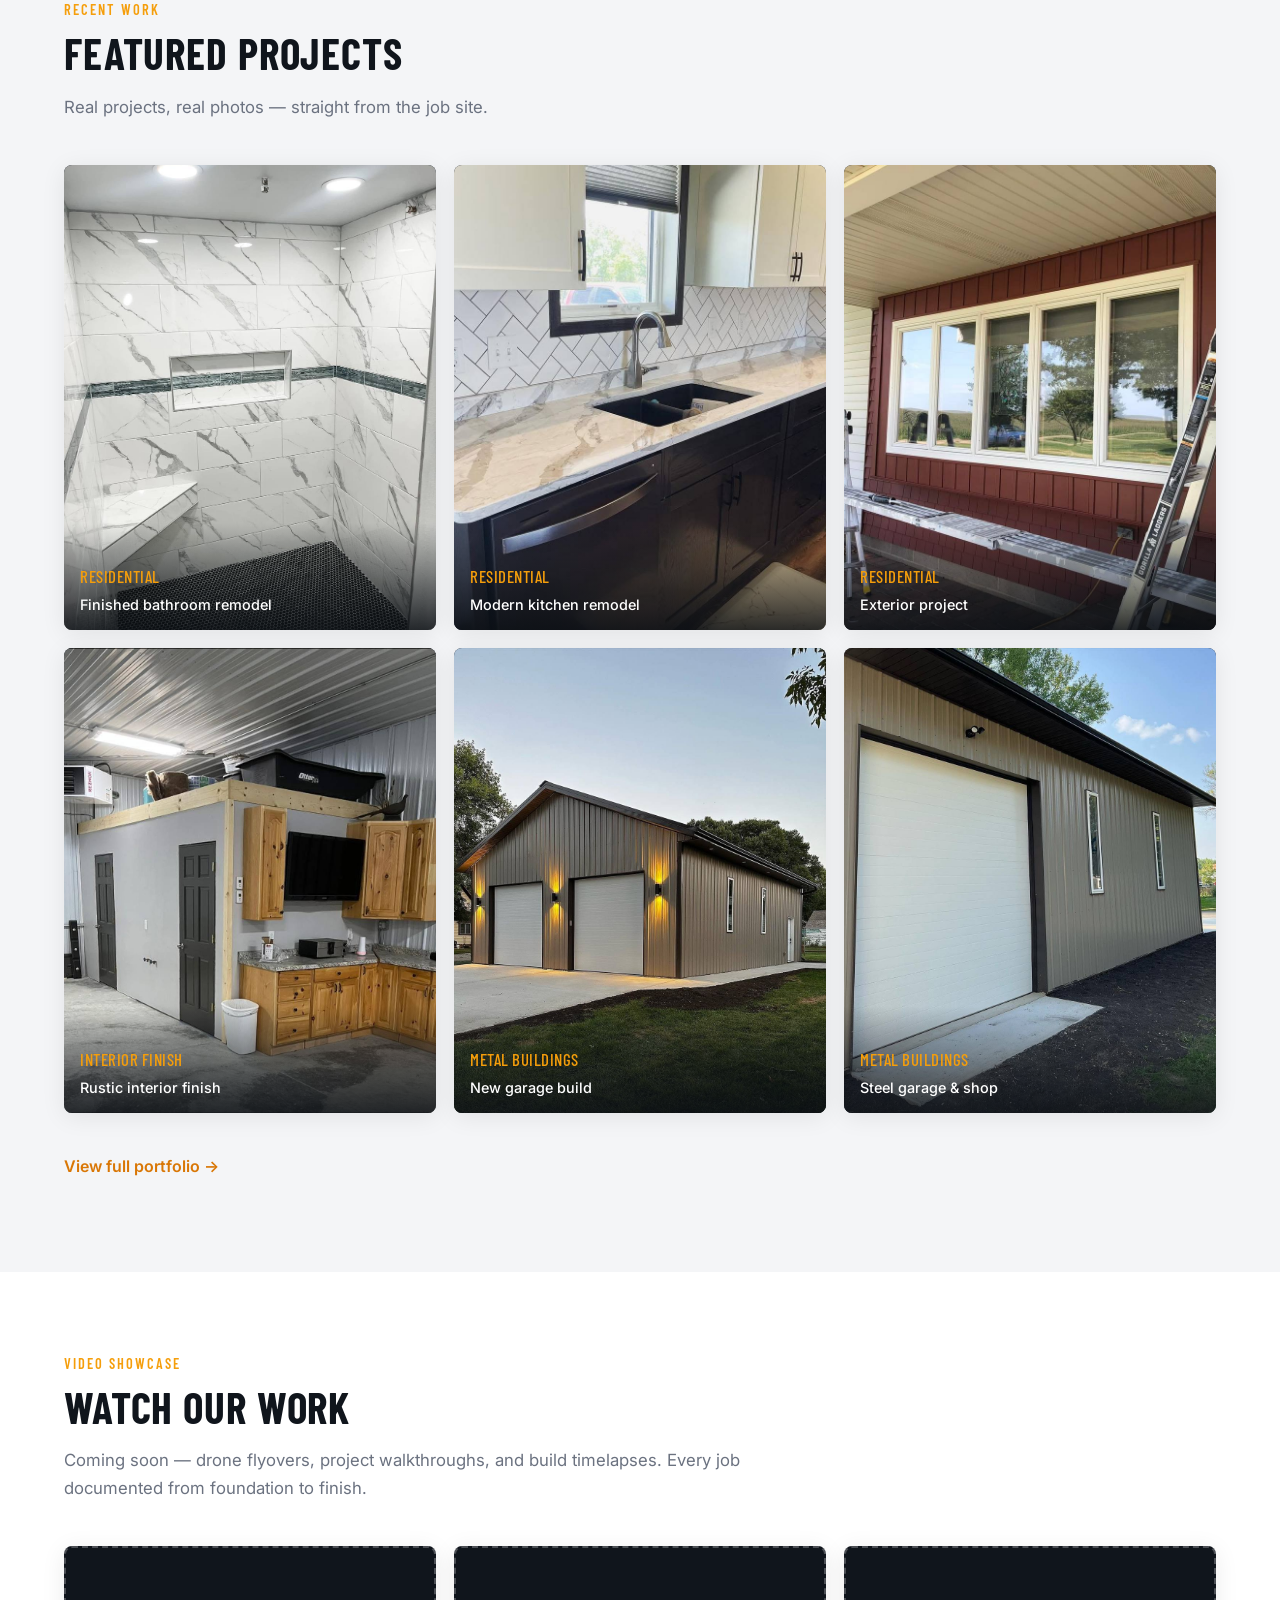
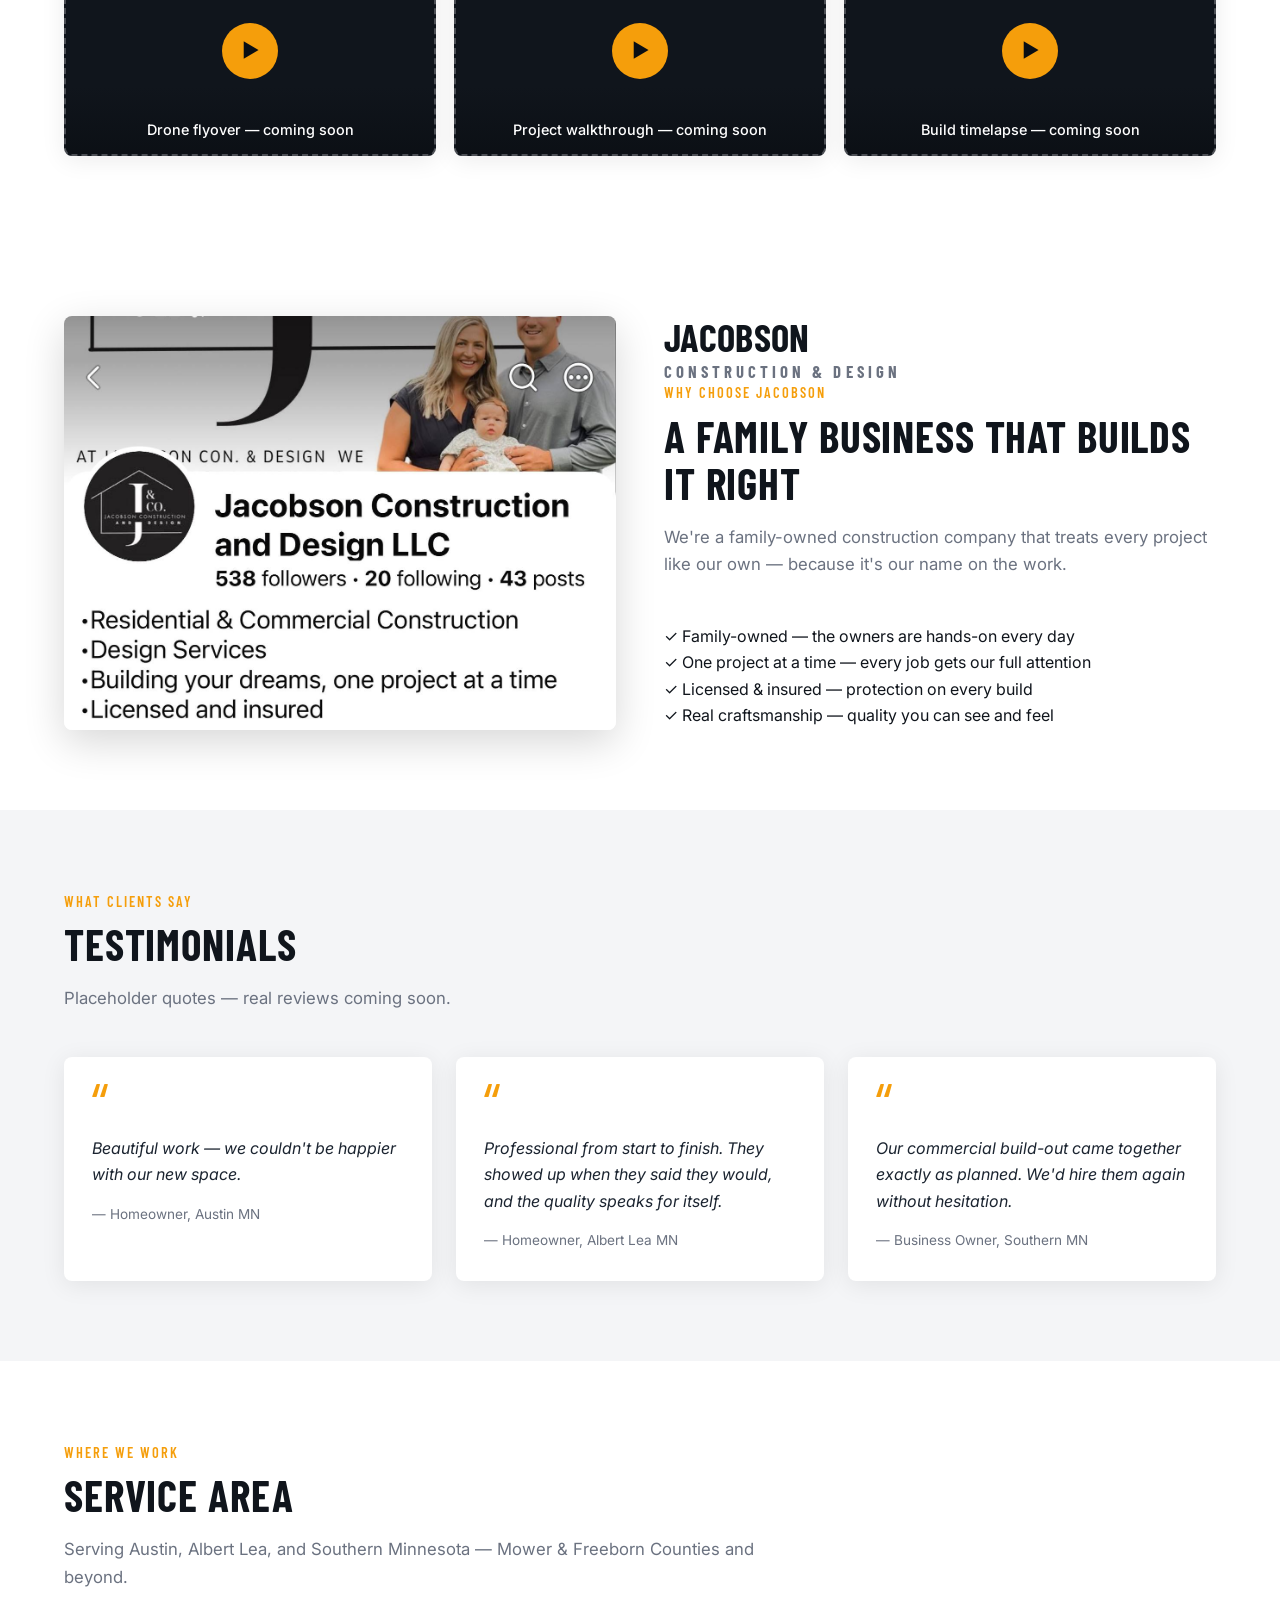
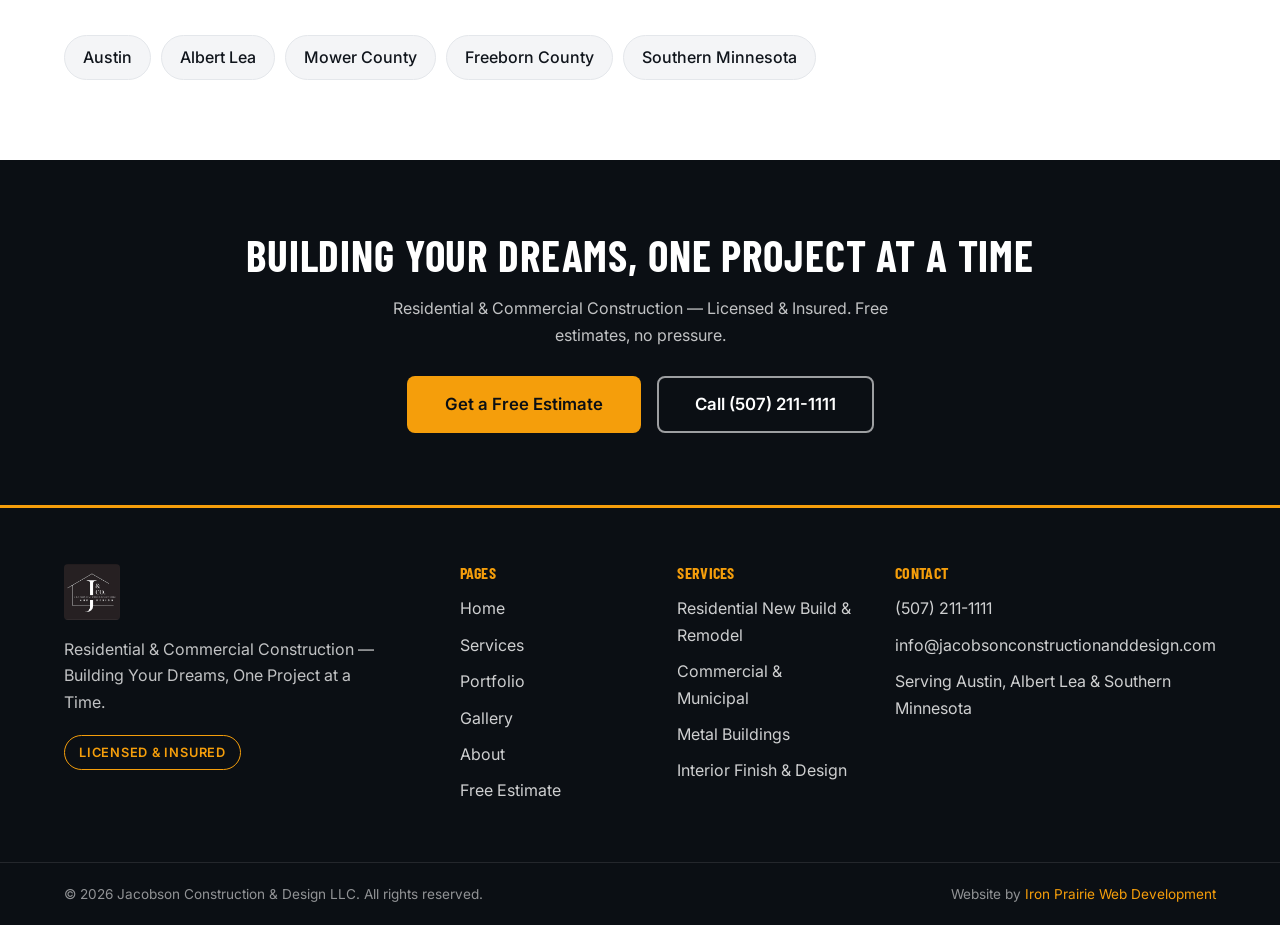
==== commit 39531cce: "Hero: massive JACOBSON wordmark as h1, tagline to sub-line" ====
--- a/index.html
+++ b/index.html
@@ -37,9 +37,11 @@
       <div class="hero-overlay"></div>
       <div class="container">
         <div class="hero-content">
-          <img src="images/img_635456e81034.jpg" alt="Jacobson Construction and Design — monogram logo" class="hero-logo" />
-          <h1>Building Your Dreams, One Project at a Time</h1>
-          <p class="hero-sub">Residential &amp; Commercial Construction — Licensed &amp; Insured</p>
+          <h1 class="hero-brand">
+            <span class="hb-line1">JACOBSON</span>
+            <span class="hb-line2">CONSTRUCTION &amp; DESIGN</span>
+          </h1>
+          <p class="hero-sub">Building Your Dreams, One Project at a Time — Residential &amp; Commercial Construction, Licensed &amp; Insured</p>
           <div class="hero-ctas">
             <a href="estimate.html" class="btn btn-primary btn-lg">Get a Free Estimate</a>
             <a href="tel:+15072111111" class="btn btn-outline btn-lg">Call (507) 211-1111</a>
--- a/css/styles.css
+++ b/css/styles.css
@@ -100,6 +100,9 @@
 }
 .hero--home { background-image: url('../images/img_612ba8db6c93.jpg'); }
 .hero-content { position: relative; z-index: 2; max-width: 780px; padding: 96px 24px; color: var(--white); }
+.hero-brand { margin-bottom: 26px; }
+.hb-line1 { display: block; font-family: var(--font-display); font-weight: 700; font-size: clamp(3.2rem, 10vw, 7rem); line-height: 0.95; text-transform: uppercase; color: var(--white); letter-spacing: 0.02em; }
+.hb-line2 { display: block; font-family: var(--font-display); font-weight: 600; font-size: clamp(1rem, 2.8vw, 1.6rem); letter-spacing: 0.32em; text-transform: uppercase; color: var(--amber-500); margin-top: 12px; }
 .hero-logo { height: 84px; width: auto; margin-bottom: 28px; border-radius: 6px; }
 .hero h1 { color: var(--white); margin-bottom: 18px; }
 .hero-sub { font-size: 1.2rem; opacity: 0.92; margin-bottom: 32px; max-width: 560px; }
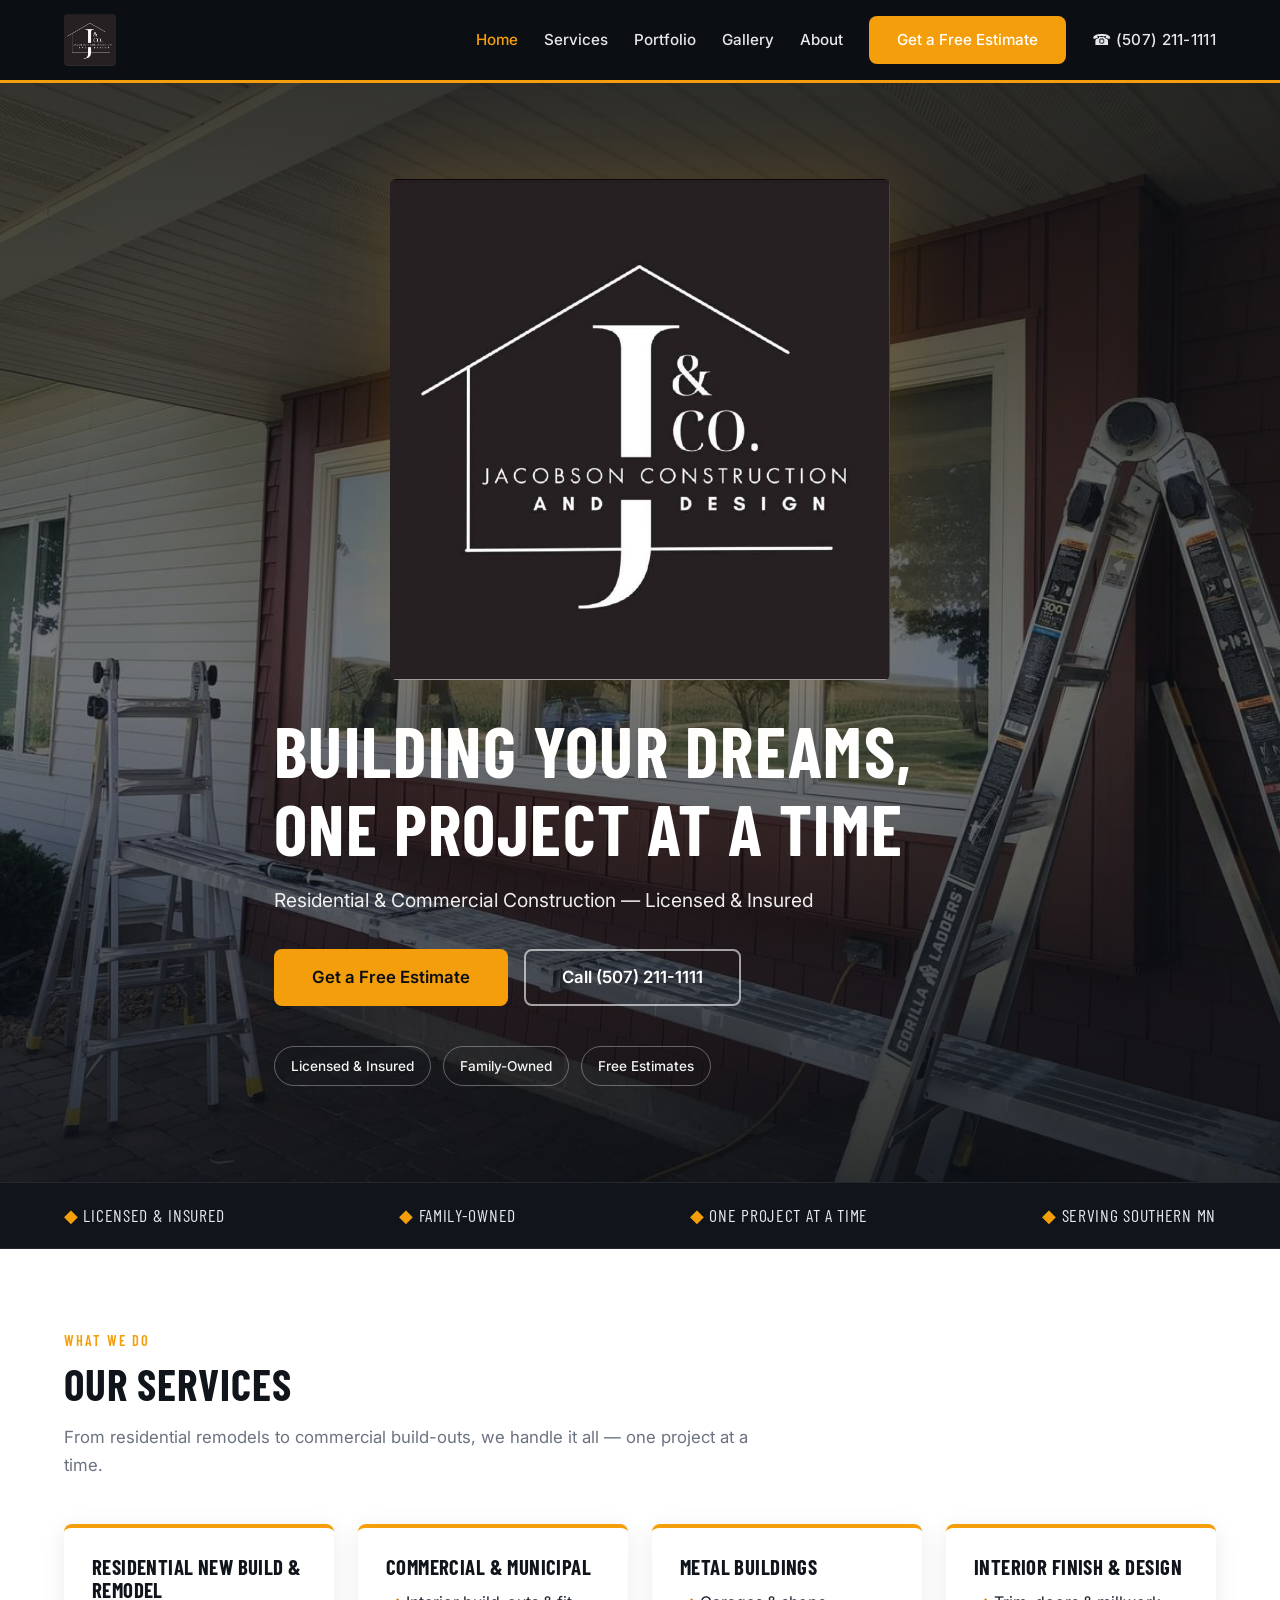
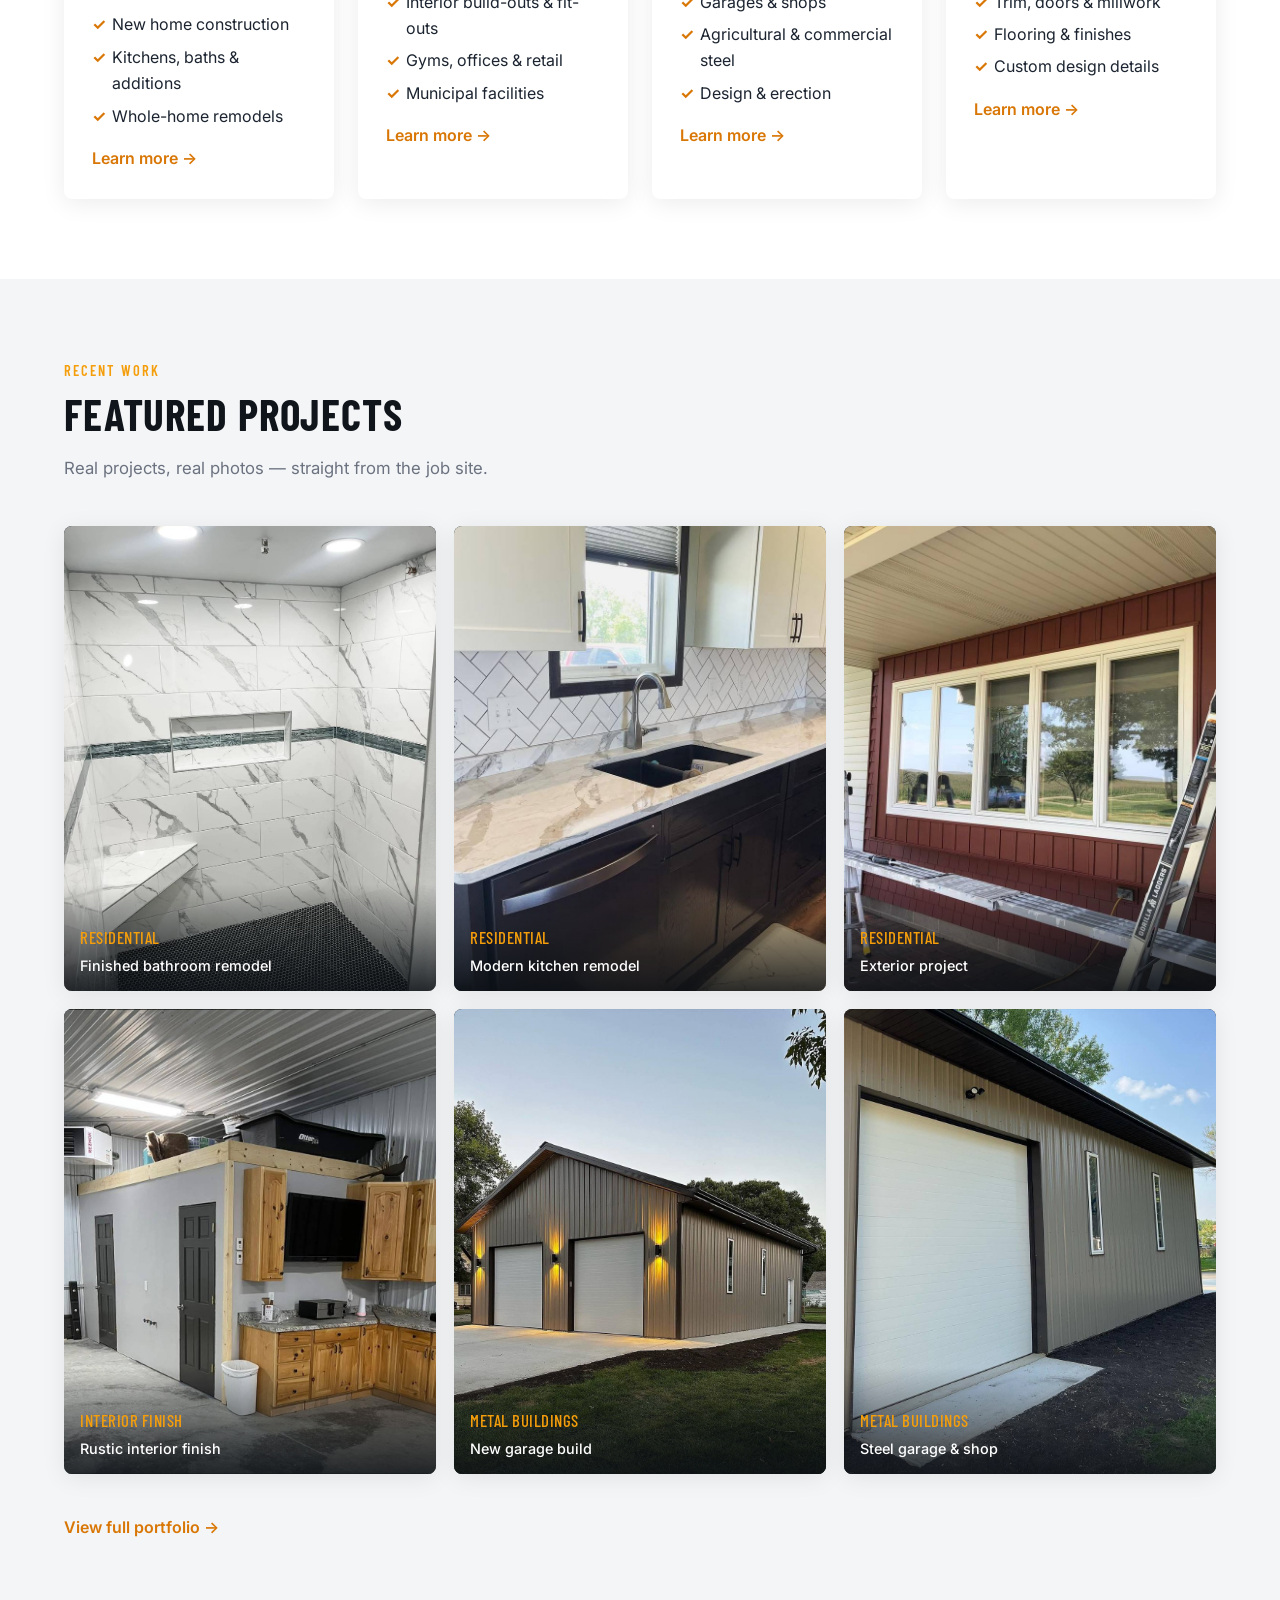
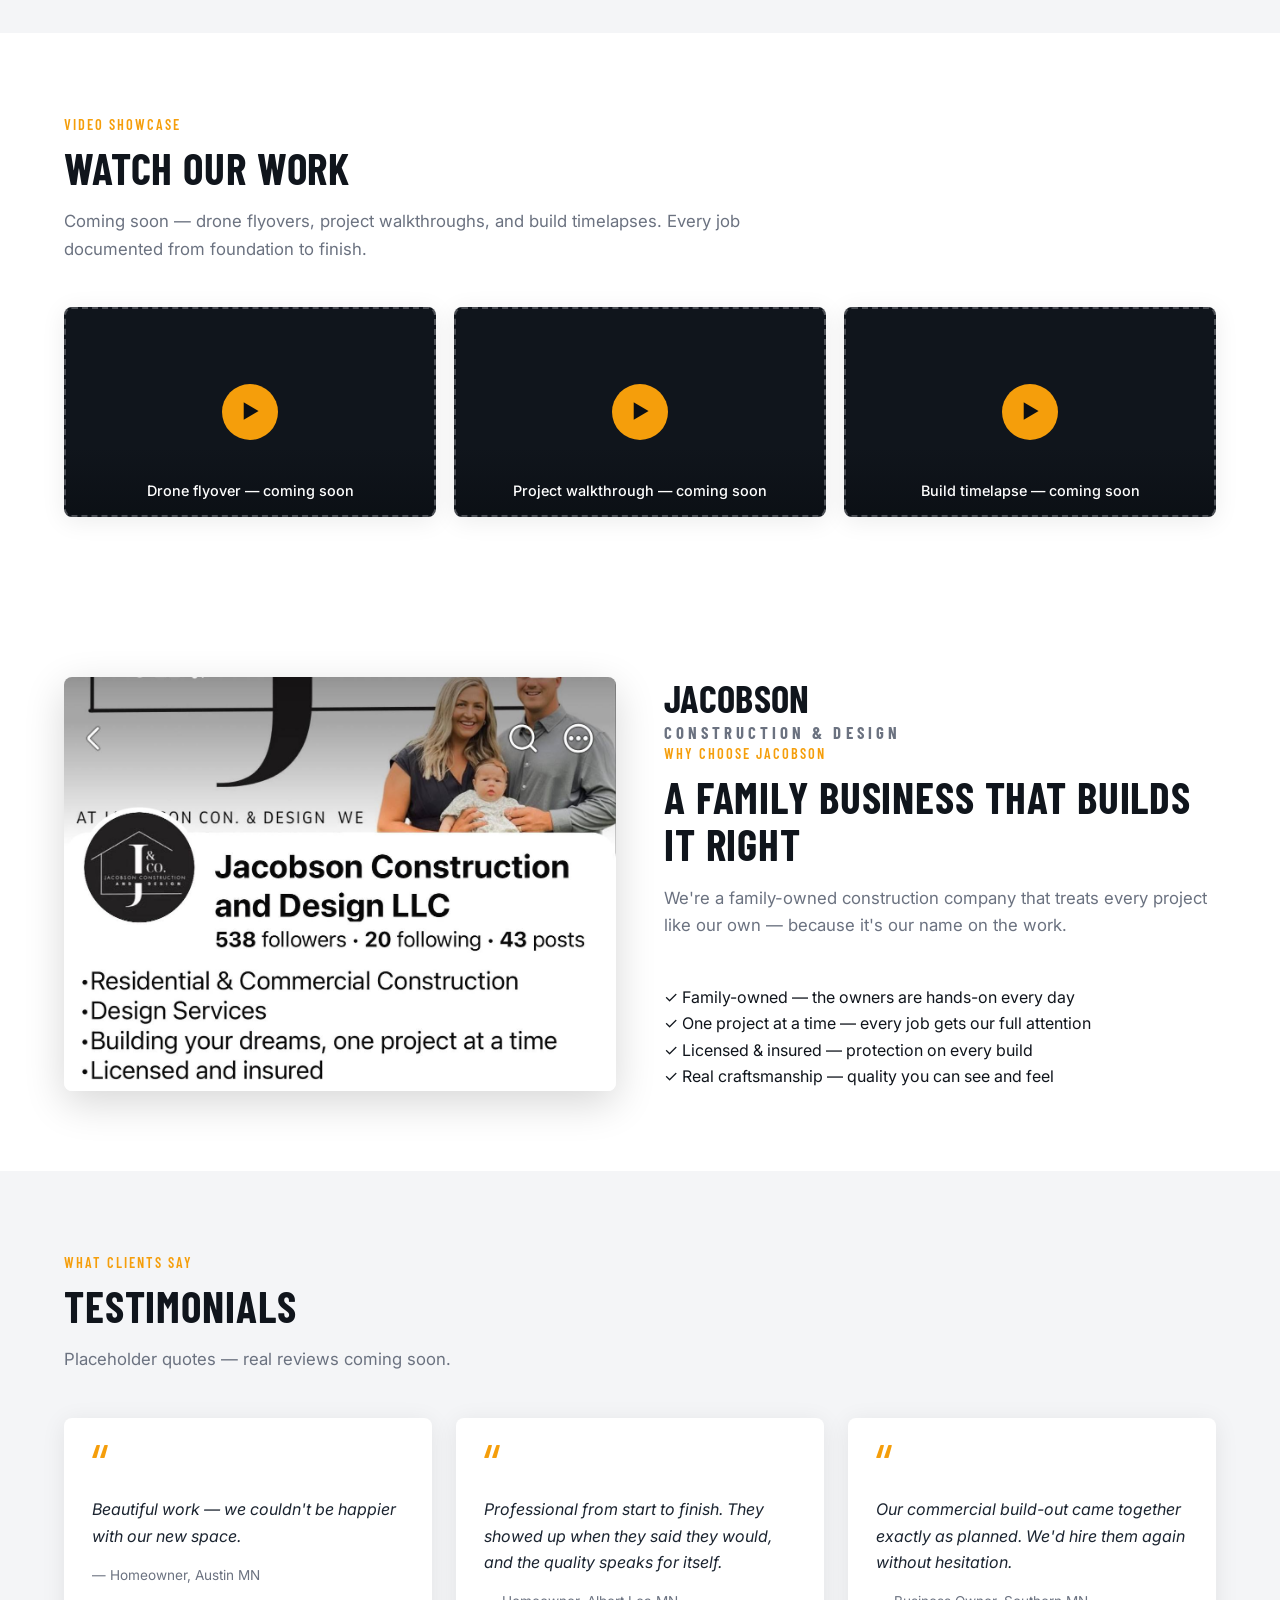
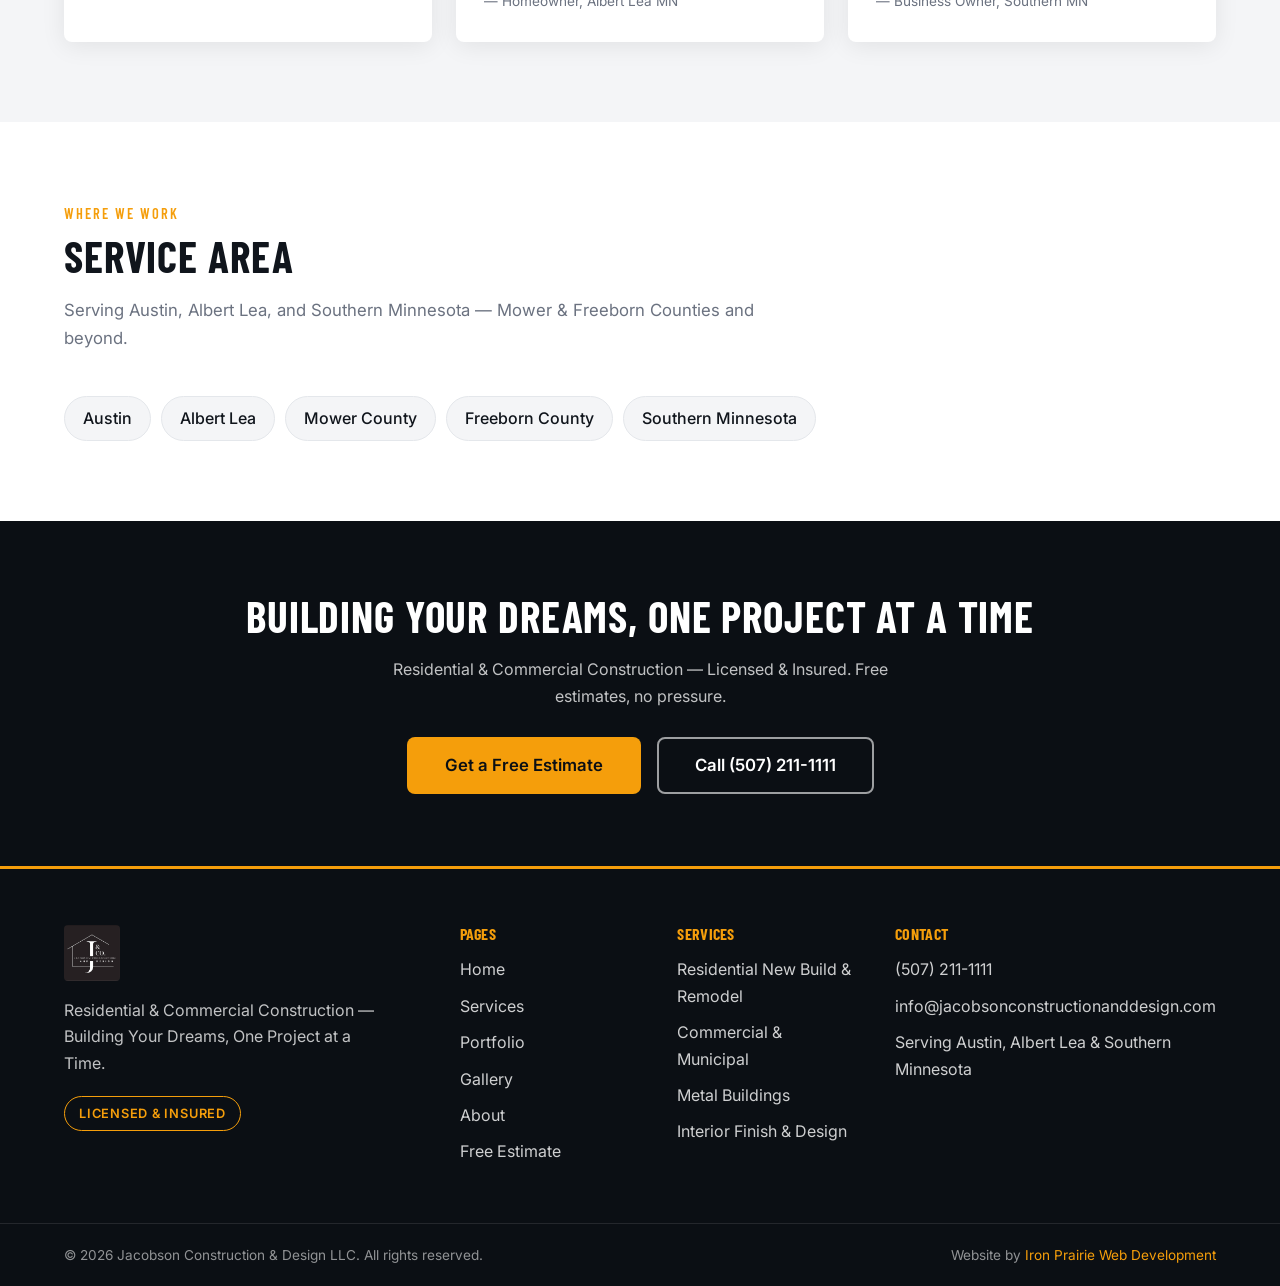
==== commit 538ef7dc: "Hero fix: restore big logo image (IP-style), tagline h1, repair tel refs" ====
--- a/index.html
+++ b/index.html
@@ -37,11 +37,9 @@
       <div class="hero-overlay"></div>
       <div class="container">
         <div class="hero-content">
-          <h1 class="hero-brand">
-            <span class="hb-line1">JACOBSON</span>
-            <span class="hb-line2">CONSTRUCTION &amp; DESIGN</span>
-          </h1>
-          <p class="hero-sub">Building Your Dreams, One Project at a Time — Residential &amp; Commercial Construction, Licensed &amp; Insured</p>
+          <img src="images/img_635456e81034.jpg" alt="Jacobson Construction and Design" class="hero-logo" />
+          <h1>Building Your Dreams, One Project at a Time</h1>
+          <p class="hero-sub">Residential &amp; Commercial Construction — Licensed &amp; Insured</p>
           <div class="hero-ctas">
             <a href="estimate.html" class="btn btn-primary btn-lg">Get a Free Estimate</a>
             <a href="tel:+15072111111" class="btn btn-outline btn-lg">Call (507) 211-1111</a>
--- a/css/styles.css
+++ b/css/styles.css
@@ -103,7 +103,7 @@
 .hero-brand { margin-bottom: 26px; }
 .hb-line1 { display: block; font-family: var(--font-display); font-weight: 700; font-size: clamp(3.2rem, 10vw, 7rem); line-height: 0.95; text-transform: uppercase; color: var(--white); letter-spacing: 0.02em; }
 .hb-line2 { display: block; font-family: var(--font-display); font-weight: 600; font-size: clamp(1rem, 2.8vw, 1.6rem); letter-spacing: 0.32em; text-transform: uppercase; color: var(--amber-500); margin-top: 12px; }
-.hero-logo { height: 84px; width: auto; margin-bottom: 28px; border-radius: 6px; }
+.hero-logo { width: min(500px, 90vw); height: auto; margin: 0 auto 2rem; display: block; filter: drop-shadow(0 0 40px rgba(245, 158, 11, 0.18)); border-radius: 6px; }
 .hero h1 { color: var(--white); margin-bottom: 18px; }
 .hero-sub { font-size: 1.2rem; opacity: 0.92; margin-bottom: 32px; max-width: 560px; }
 .hero-ctas { display: flex; flex-wrap: wrap; gap: 16px; margin-bottom: 40px; }
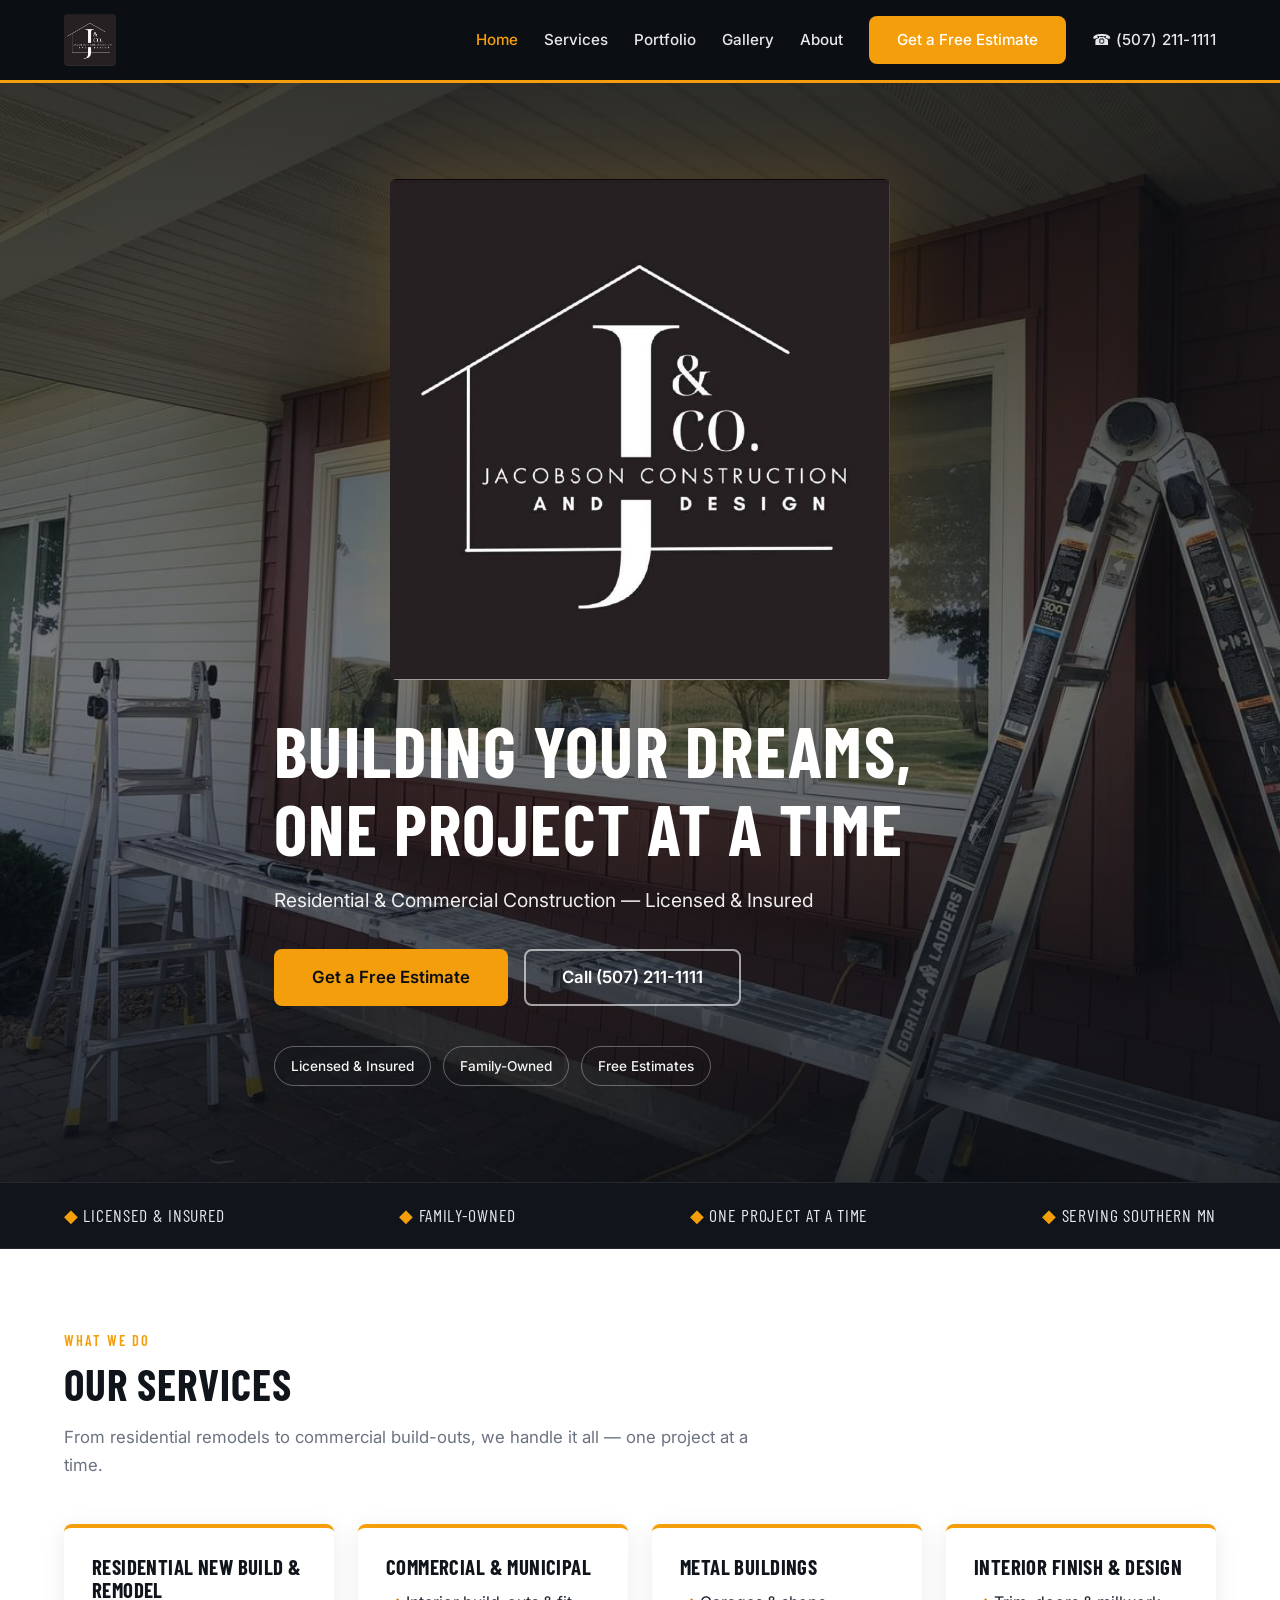
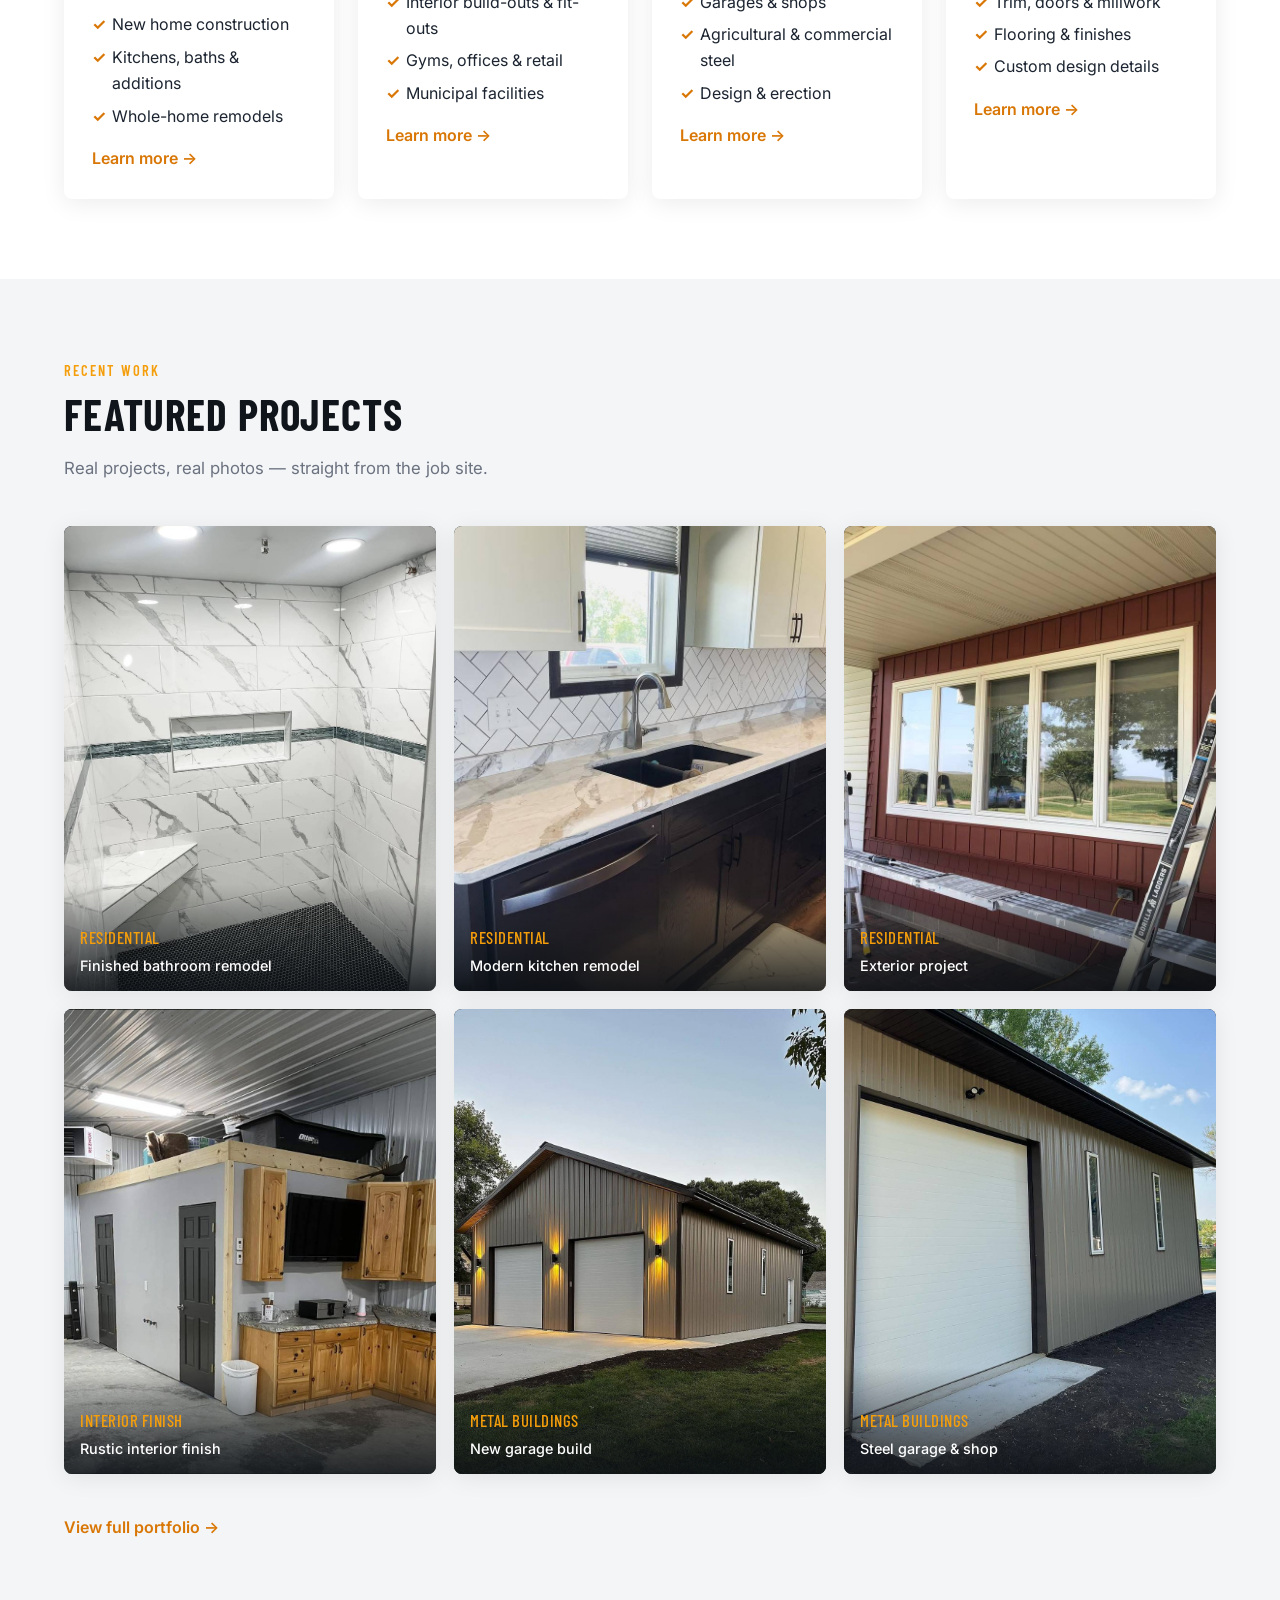
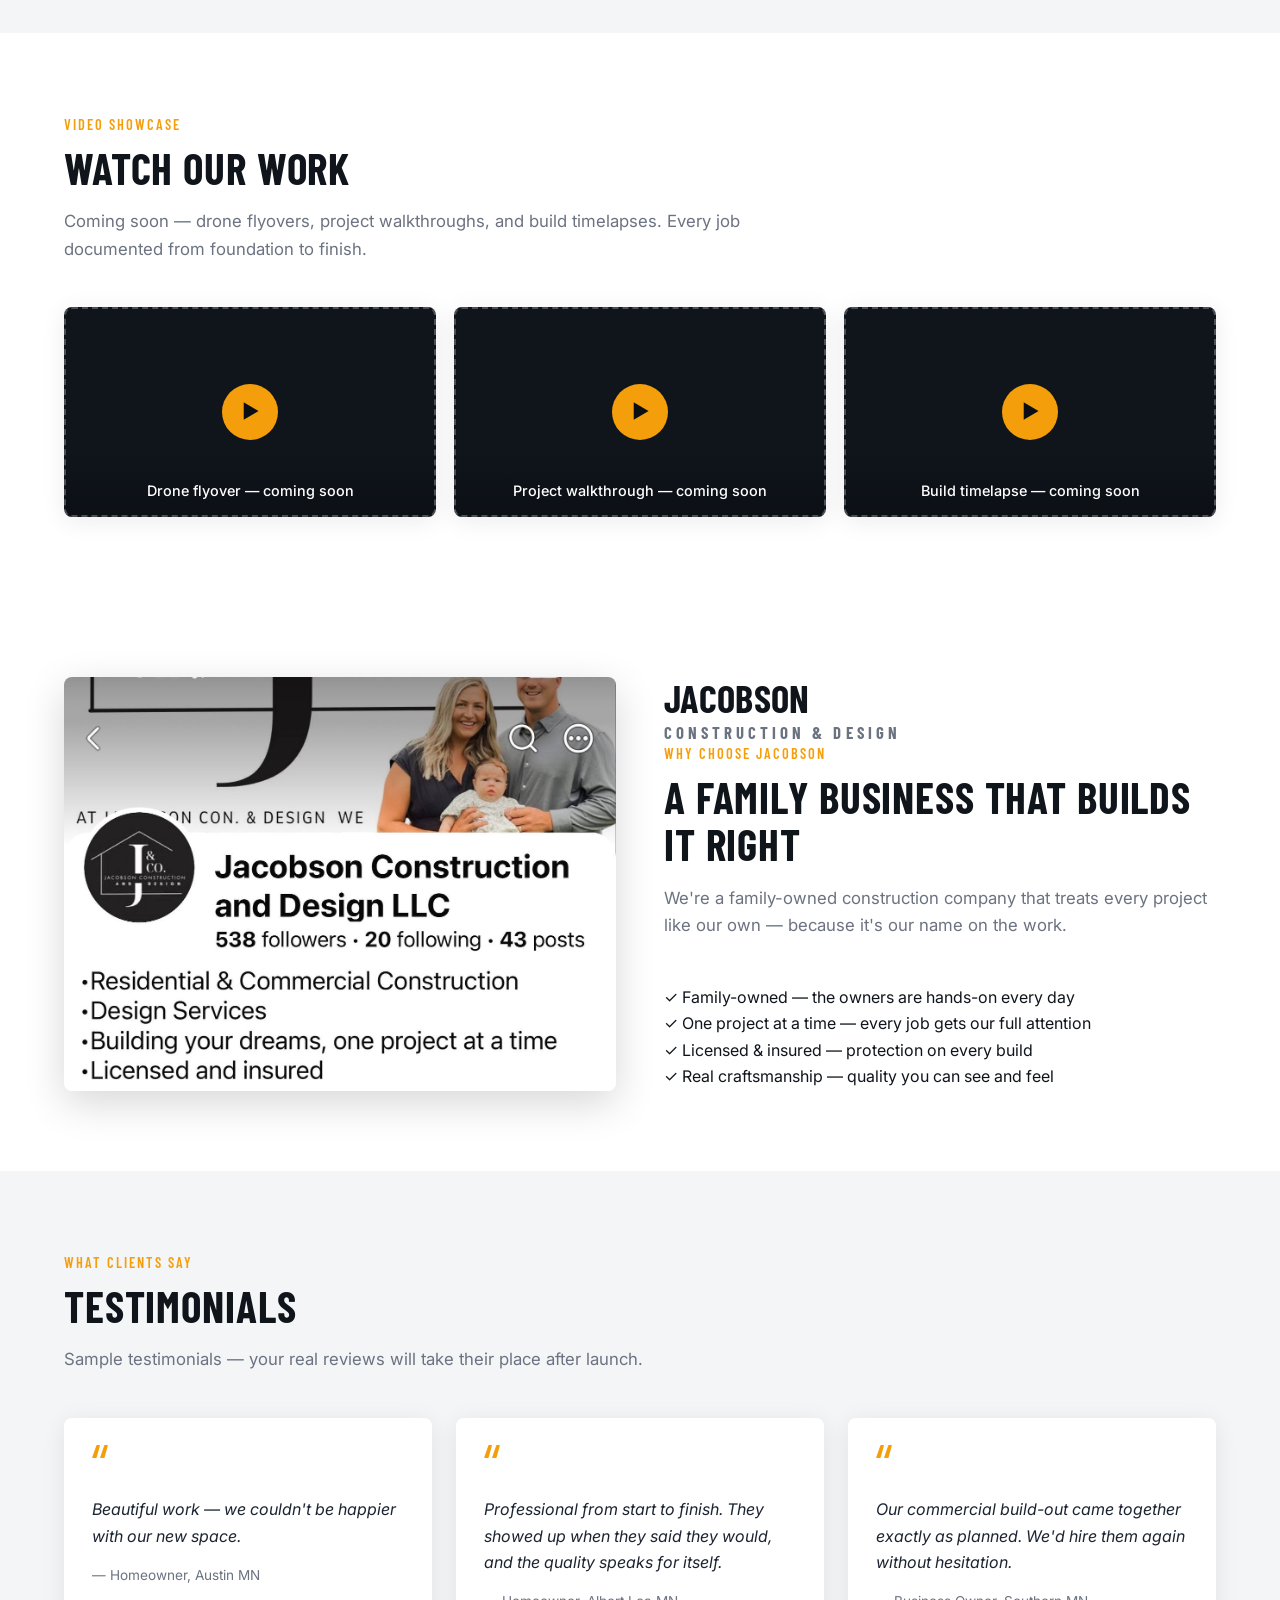
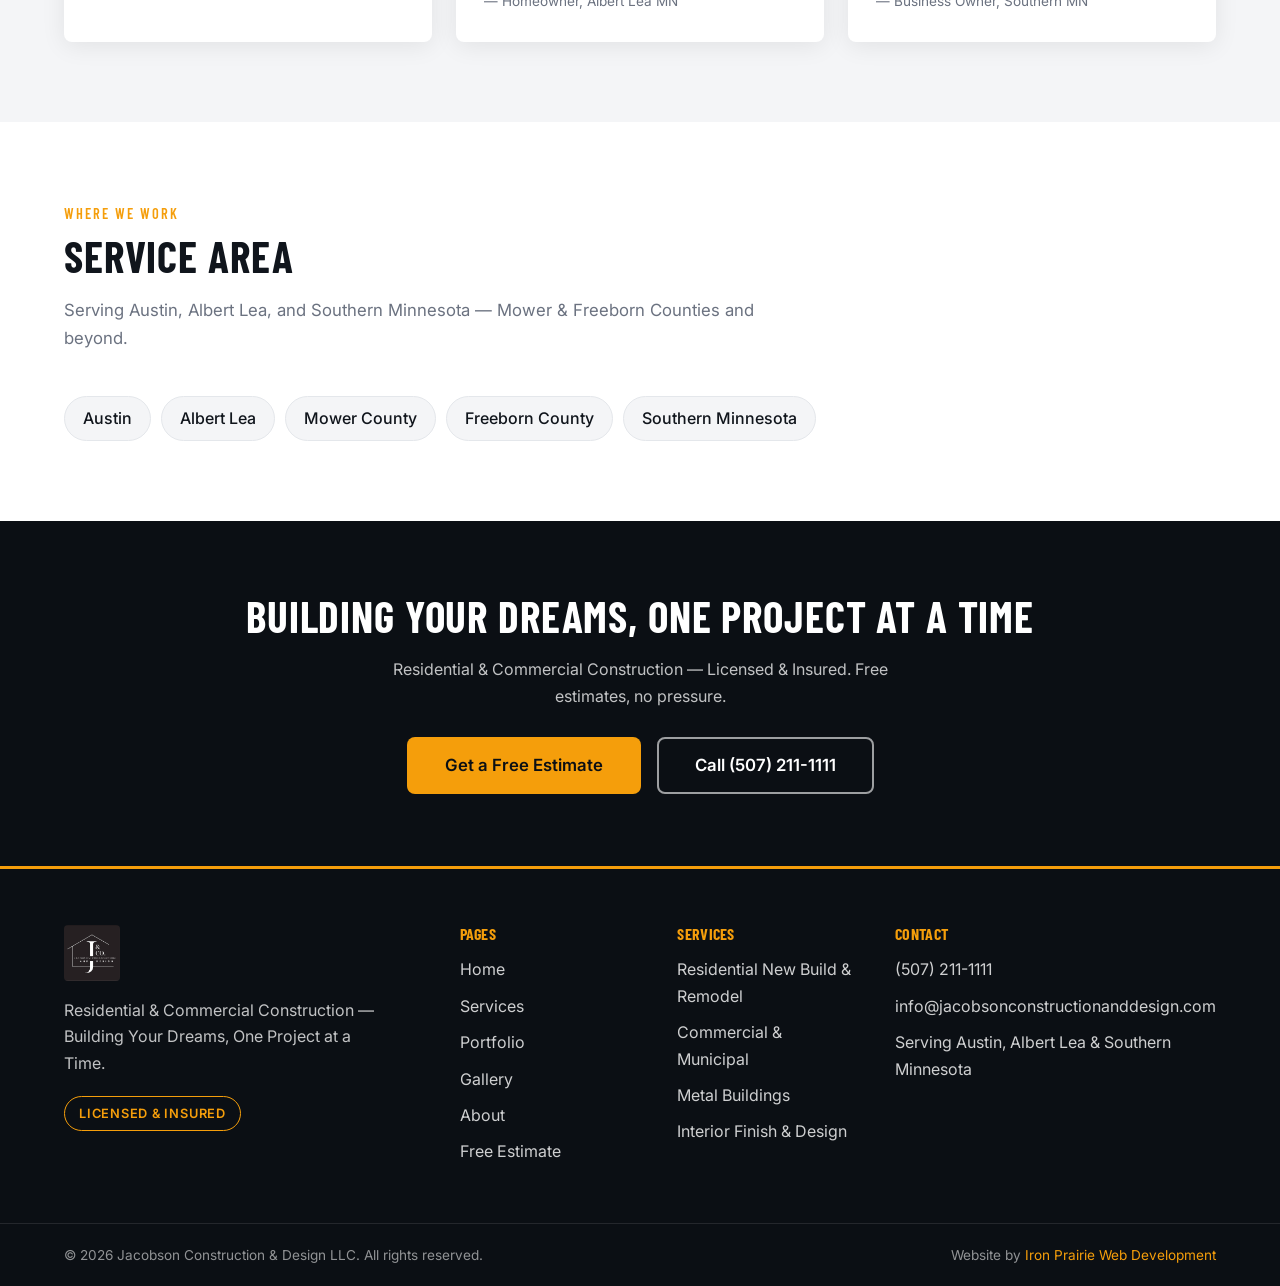
==== commit 7b55e9da: "Polish: testimonials lede — sample quotes framing for pitch" ====
--- a/index.html
+++ b/index.html
@@ -205,7 +205,7 @@
         <div class="section-head">
           <span class="eyebrow">What Clients Say</span>
           <h2>Testimonials</h2>
-          <p class="lede">Placeholder quotes — real reviews coming soon.</p>
+          <p class="lede">Sample testimonials — your real reviews will take their place after launch.</p>
         </div>
         <div class="testimonial-grid">
           <blockquote class="testimonial-card">
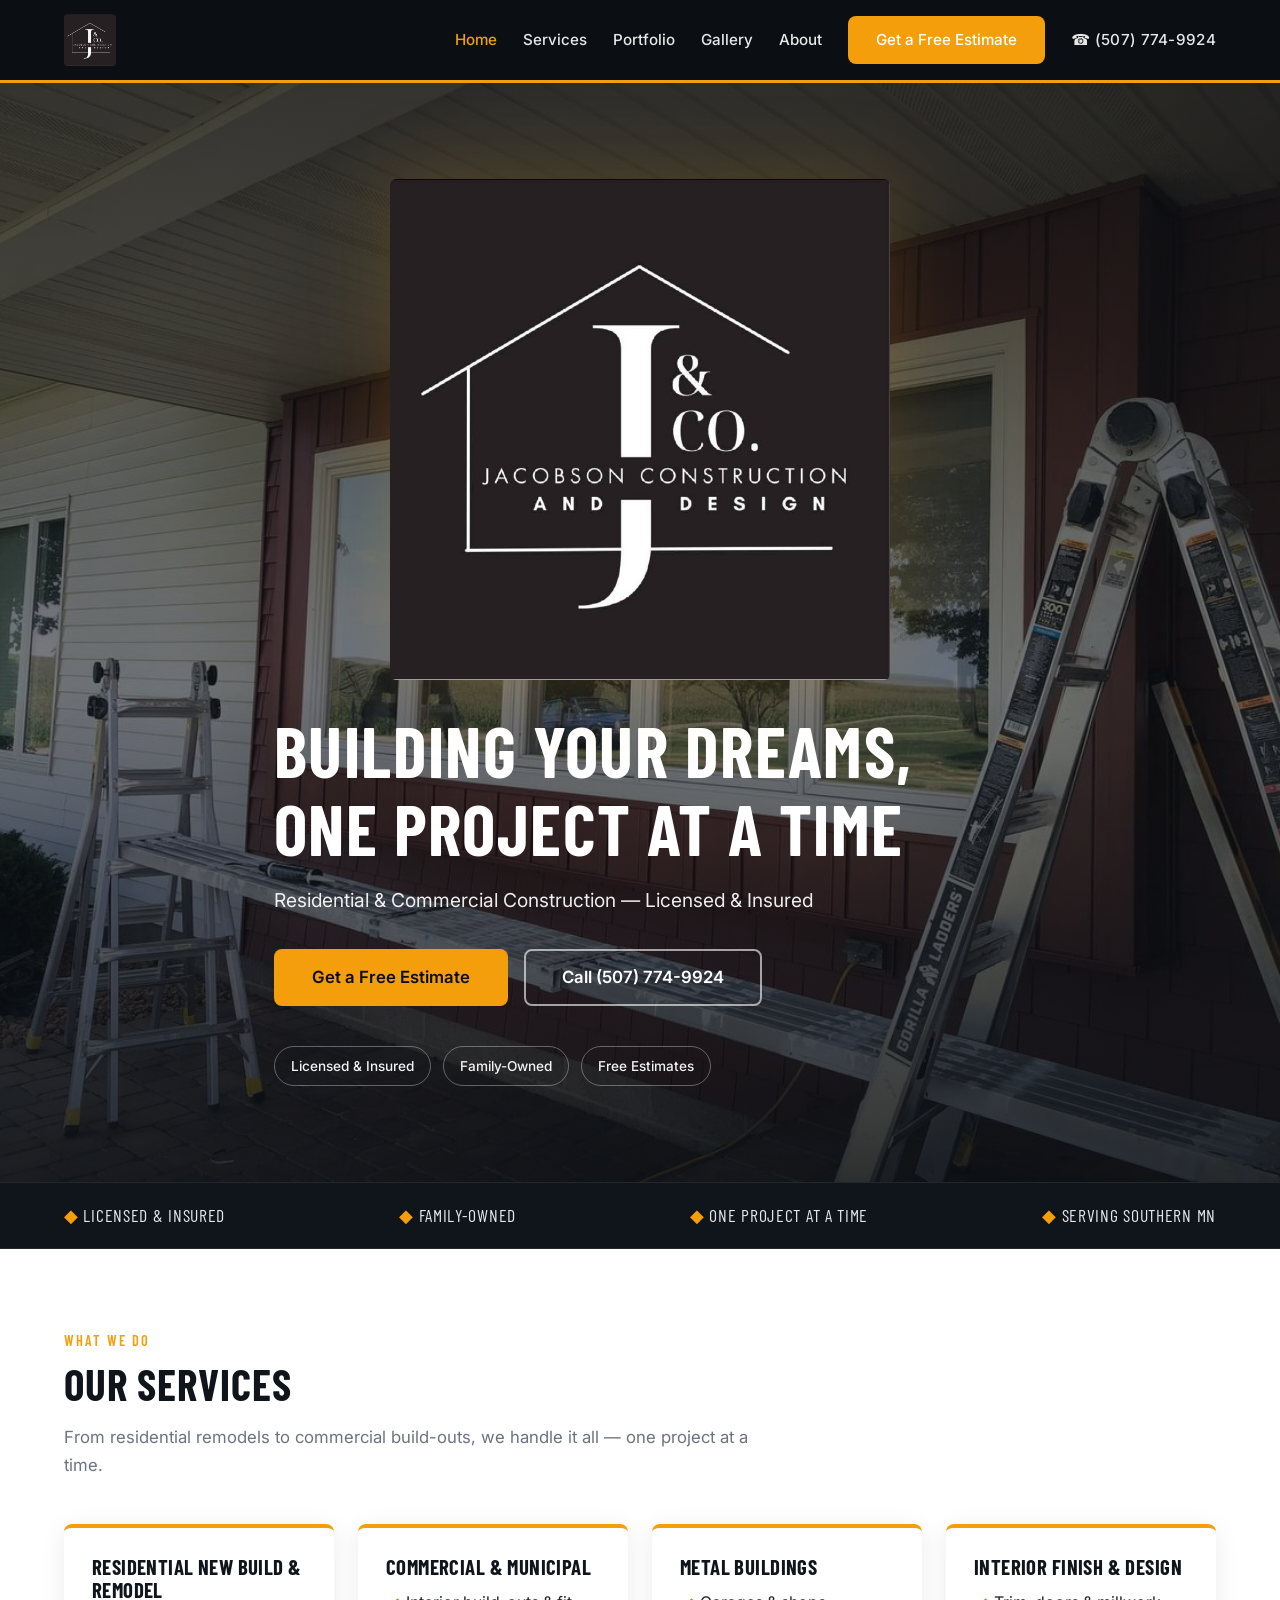
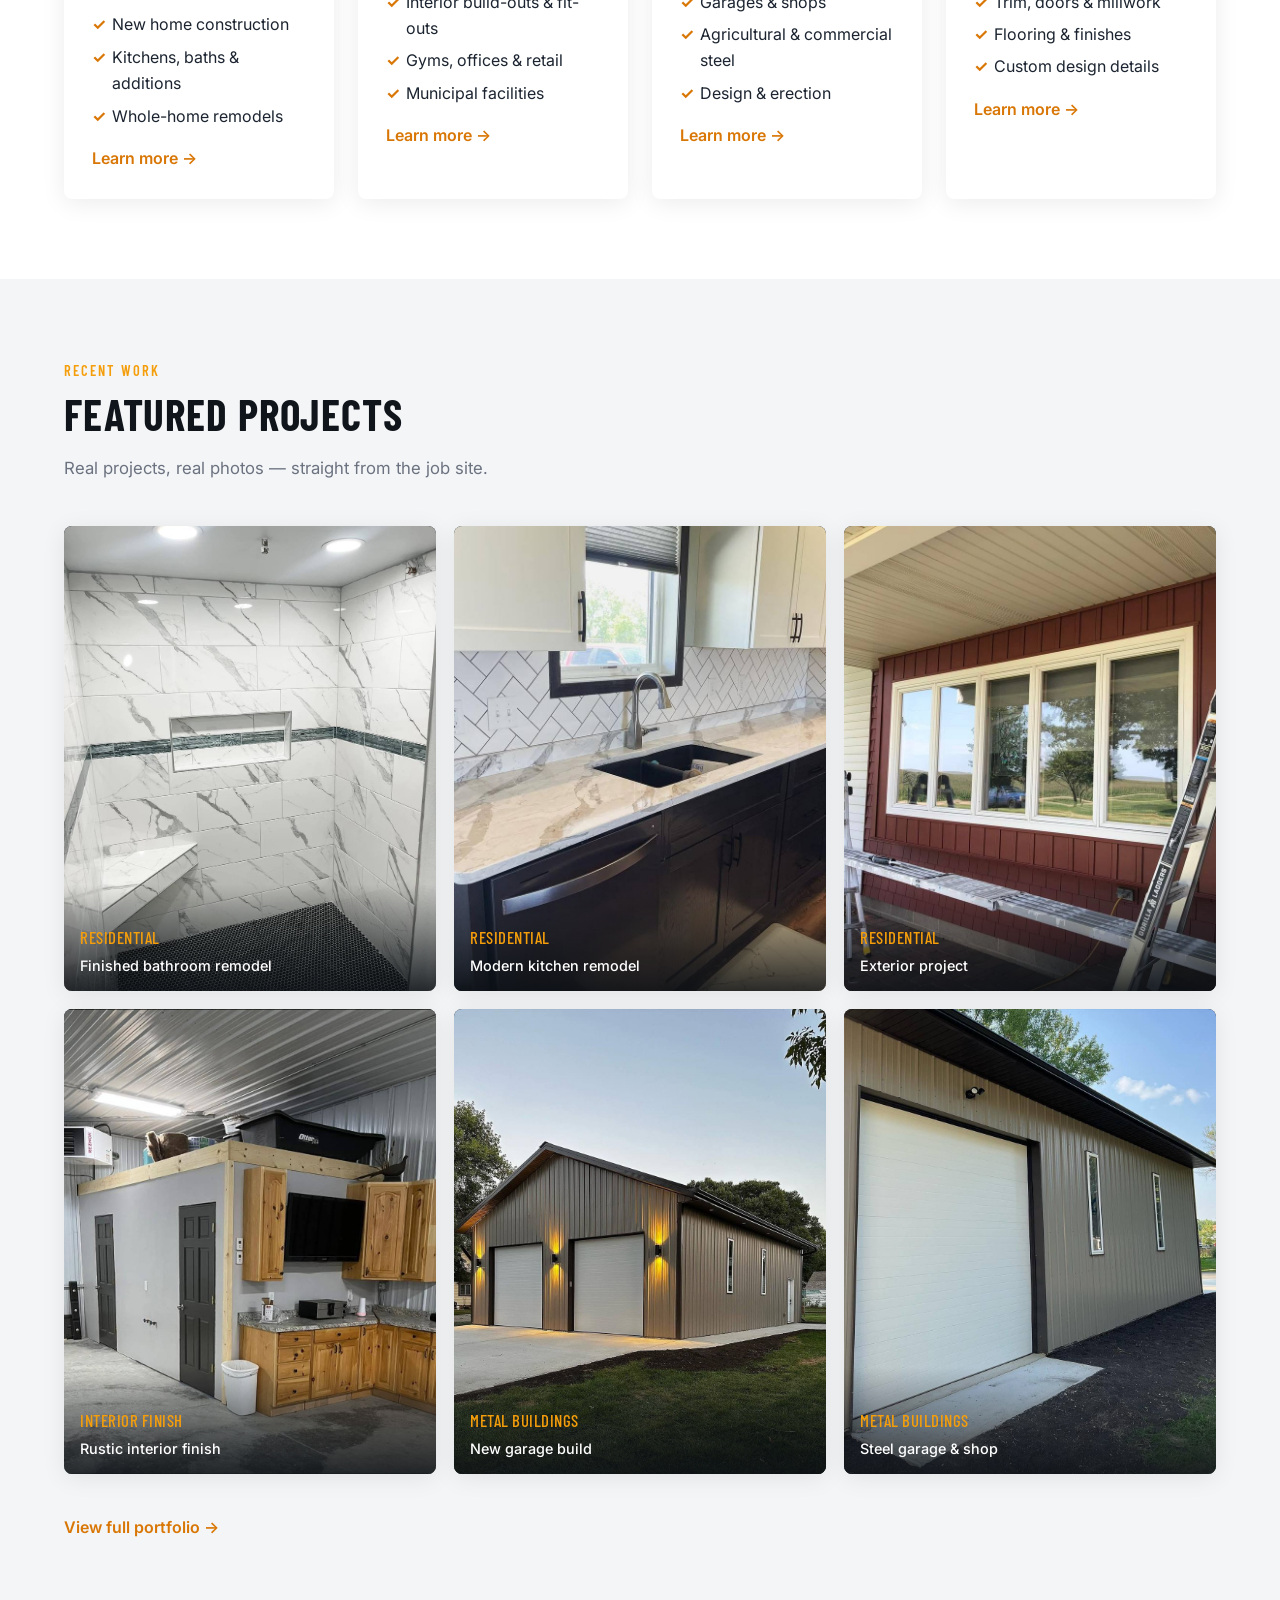
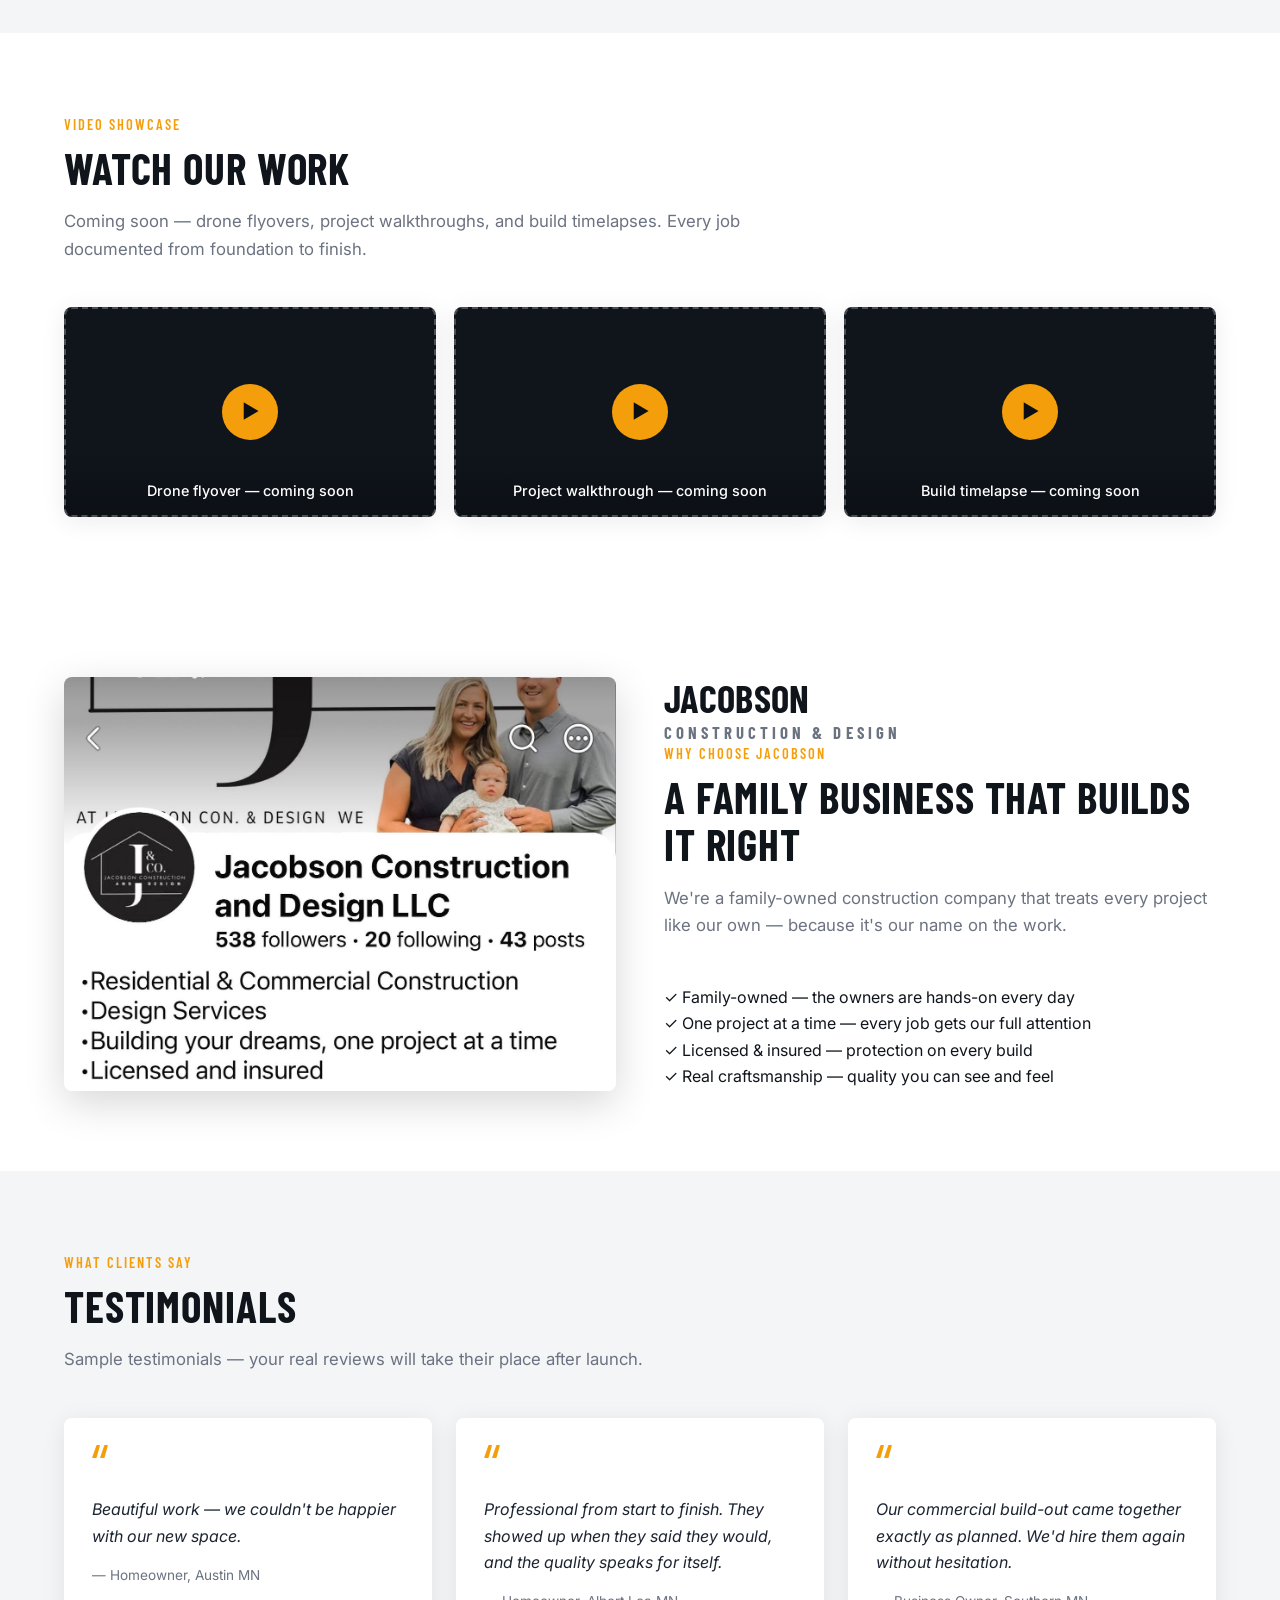
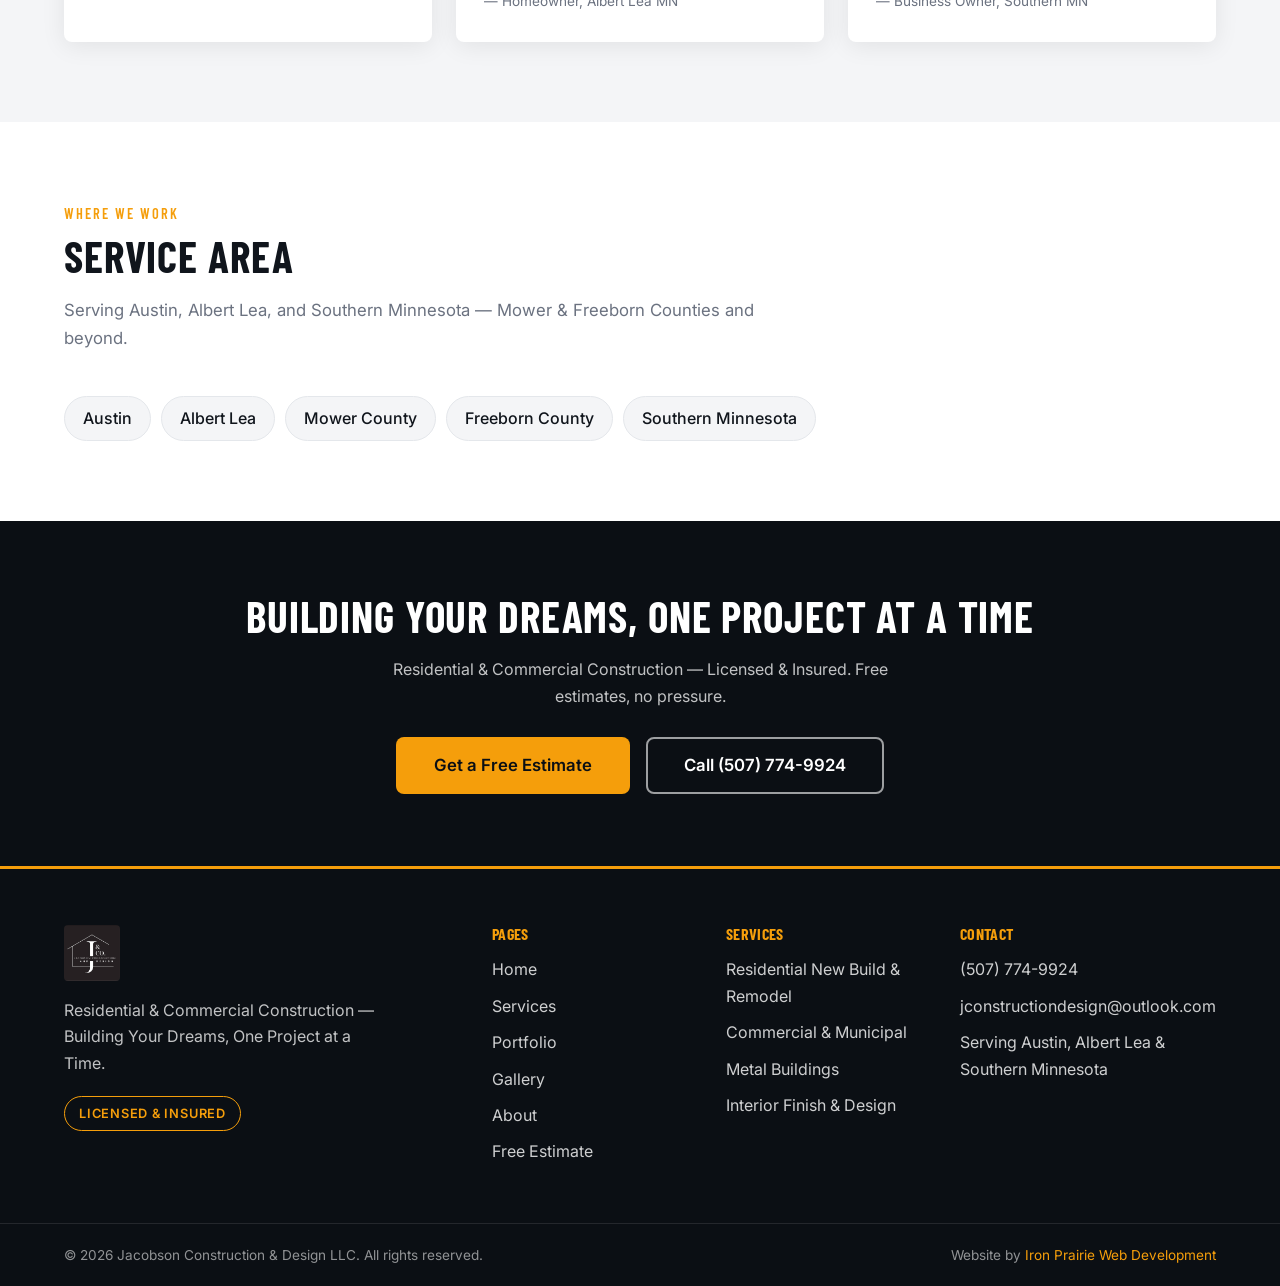
==== commit f29b4f89: "Real client contact info: Tyler's phone, jconstructiondesign@outlook.com, New Richland address (was " ====
--- a/index.html
+++ b/index.html
@@ -5,6 +5,109 @@
   <meta name="viewport" content="width=device-width, initial-scale=1.0" />
   <title>Jacobson Construction &amp; Design — Residential &amp; Commercial Construction</title>
   <meta name="description" content="Jacobson Construction & Design LLC — residential and commercial construction serving Austin, Albert Lea and Southern Minnesota. Licensed &amp; insured, family-owned, one project at a time." />
+  <meta name="robots" content="index, follow" />
+  <link rel="canonical" href="https://davebunn1.github.io/jacobson-construction-website" />
+  <link rel="icon" type="image/png" href="images/favicon.png" />
+  <meta property="og:type" content="website" />
+  <meta property="og:locale" content="en_US" />
+  <meta property="og:site_name" content="Jacobson Construction &amp; Design" />
+  <meta property="og:url" content="https://davebunn1.github.io/jacobson-construction-website" />
+  <meta property="og:title" content="Jacobson Construction &amp; Design — Residential &amp; Commercial Construction" />
+  <meta property="og:description" content="Jacobson Construction &amp; Design LLC — residential and commercial construction serving Austin, Albert Lea and Southern Minnesota. Licensed &amp; insured, family-owned, one project at a time." />
+  <meta property="og:image" content="https://davebunn1.github.io/jacobson-construction-website/images/og-preview.jpg" />
+  <meta property="og:image:width" content="1200" />
+  <meta property="og:image:height" content="630" />
+  <meta name="twitter:card" content="summary_large_image" />
+  <meta name="twitter:title" content="Jacobson Construction &amp; Design — Residential &amp; Commercial Construction" />
+  <meta name="twitter:description" content="Jacobson Construction &amp; Design LLC — residential and commercial construction serving Austin, Albert Lea and Southern Minnesota. Licensed &amp; insured, family-owned, one project at a time." />
+  <meta name="twitter:image" content="https://davebunn1.github.io/jacobson-construction-website/images/og-preview.jpg" />
+  <script type="application/ld+json">
+  {
+    "@context": "https://schema.org",
+    "@type": "GeneralContractor",
+    "name": "Jacobson Construction & Design",
+    "legalName": "Jacobson Construction & Design LLC",
+    "url": "https://davebunn1.github.io/jacobson-construction-website",
+    "logo": "https://davebunn1.github.io/jacobson-construction-website/images/img_635456e81034.jpg",
+    "image": "https://davebunn1.github.io/jacobson-construction-website/images/og-preview.jpg",
+    "description": "Residential and commercial construction serving Austin, Albert Lea and Southern Minnesota. Licensed & insured, family-owned.",
+    "telephone": "+1(507) 774-9924",
+    "address": {
+      "@type": "PostalAddress",
+      "addressLocality": "Albert Lea",
+      "addressRegion": "MN",
+      "addressCountry": "US"
+    },
+    "areaServed": [
+      "Austin",
+      "Albert Lea",
+      "Southern Minnesota"
+    ]
+  }
+  </script>
+  <script type="application/ld+json">
+  {
+    "@context": "https://schema.org",
+    "@type": "WebSite",
+    "name": "Jacobson Construction & Design",
+    "url": "https://davebunn1.github.io/jacobson-construction-website",
+    "description": "Residential and commercial construction in Southern Minnesota — free estimates, licensed & insured.",
+    "inLanguage": "en-US"
+  }
+  </script>
+  <script type="application/ld+json">
+  {
+    "@context": "https://schema.org",
+    "@type": "BreadcrumbList",
+    "itemListElement": [
+      {
+        "@type": "ListItem",
+        "position": 1,
+        "name": "Home",
+        "item": "https://davebunn1.github.io/jacobson-construction-website"
+      },
+      {
+        "@type": "ListItem",
+        "position": 2,
+        "name": "Home",
+        "item": "https://davebunn1.github.io/jacobson-construction-website"
+      }
+    ]
+  }
+  </script>
+  <script type="application/ld+json">
+  {
+    "@context": "https://schema.org",
+    "@type": "WebPage",
+    "name": "Jacobson Construction & Design — Residential & Commercial Construction",
+    "description": "Jacobson Construction & Design LLC — residential and commercial construction serving Austin, Albert Lea and Southern Minnesota. Licensed & insured, family-owned, one project at a time.",
+    "url": "https://davebunn1.github.io/jacobson-construction-website",
+    "inLanguage": "en-US",
+    "mainEntity": {
+      "@type": "ItemList",
+      "itemListElement": [
+        {
+          "@type": "ListItem",
+          "position": 1,
+          "name": "Residential Construction",
+          "url": "https://davebunn1.github.io/jacobson-construction-website/services.html"
+        },
+        {
+          "@type": "ListItem",
+          "position": 2,
+          "name": "Commercial & Municipal",
+          "url": "https://davebunn1.github.io/jacobson-construction-website/services.html"
+        },
+        {
+          "@type": "ListItem",
+          "position": 3,
+          "name": "Metal Buildings",
+          "url": "https://davebunn1.github.io/jacobson-construction-website/services.html"
+        }
+      ]
+    }
+  }
+  </script>
   <link rel="stylesheet" href="css/styles.css" />
 </head>
 <body>
@@ -22,7 +125,7 @@
         <a href="gallery.html">Gallery</a>
         <a href="about.html">About</a>
         <a href="estimate.html" class="btn btn-primary nav-cta">Get a Free Estimate</a>
-        <a href="tel:+15072111111" class="nav-phone">(507) 211-1111</a>
+        <a href="tel:+15077749924" class="nav-phone">(507) 774-9924</a>
       </nav>
       <button class="nav-toggle" id="nav-toggle" aria-expanded="false" aria-controls="site-nav" aria-label="Toggle menu">
         <span></span><span></span><span></span>
@@ -42,7 +145,7 @@
           <p class="hero-sub">Residential &amp; Commercial Construction — Licensed &amp; Insured</p>
           <div class="hero-ctas">
             <a href="estimate.html" class="btn btn-primary btn-lg">Get a Free Estimate</a>
-            <a href="tel:+15072111111" class="btn btn-outline btn-lg">Call (507) 211-1111</a>
+            <a href="tel:+15077749924" class="btn btn-outline btn-lg">Call (507) 774-9924</a>
           </div>
           <div class="trust-chips">
             <span>Licensed &amp; Insured</span>
@@ -248,7 +351,7 @@
         <h2>Building Your Dreams, One Project at a Time</h2>
         <p>Residential &amp; Commercial Construction — Licensed &amp; Insured. Free estimates, no pressure.</p>
         <a href="estimate.html" class="btn btn-primary btn-lg">Get a Free Estimate</a>
-        <a href="tel:+15072111111" class="btn btn-outline btn-lg">Call (507) 211-1111</a>
+        <a href="tel:+15077749924" class="btn btn-outline btn-lg">Call (507) 774-9924</a>
       </div>
     </section>
 
@@ -280,8 +383,8 @@
       </div>
       <div class="footer-col">
         <h3>Contact</h3>
-        <a href="tel:+15072111111">(507) 211-1111</a>
-        <a href="mailto:info@jacobsonconstructionanddesign.com">info@jacobsonconstructionanddesign.com</a>
+        <a href="tel:+15077749924">(507) 774-9924</a>
+        <a href="mailto:jconstructiondesign@outlook.com">jconstructiondesign@outlook.com</a>
         <span>Serving Austin, Albert Lea &amp; Southern Minnesota</span>
       </div>
     </div>
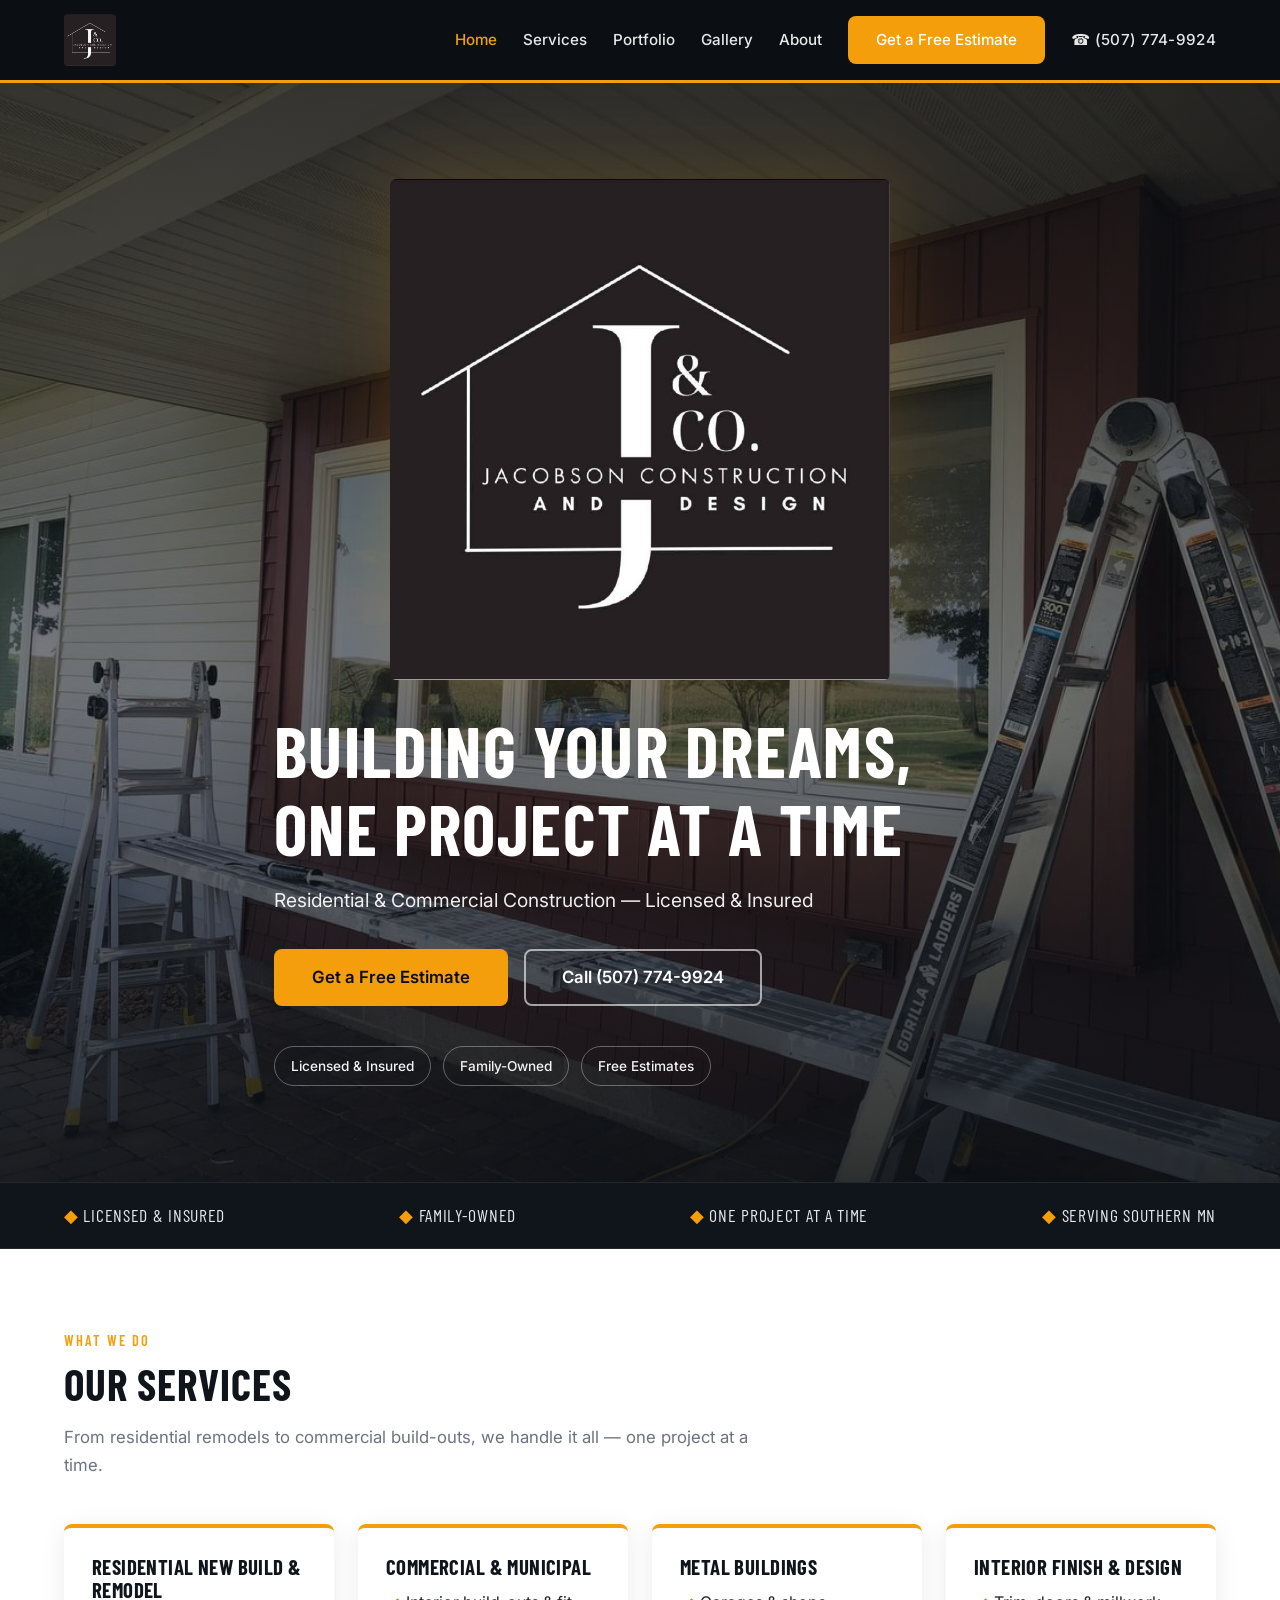
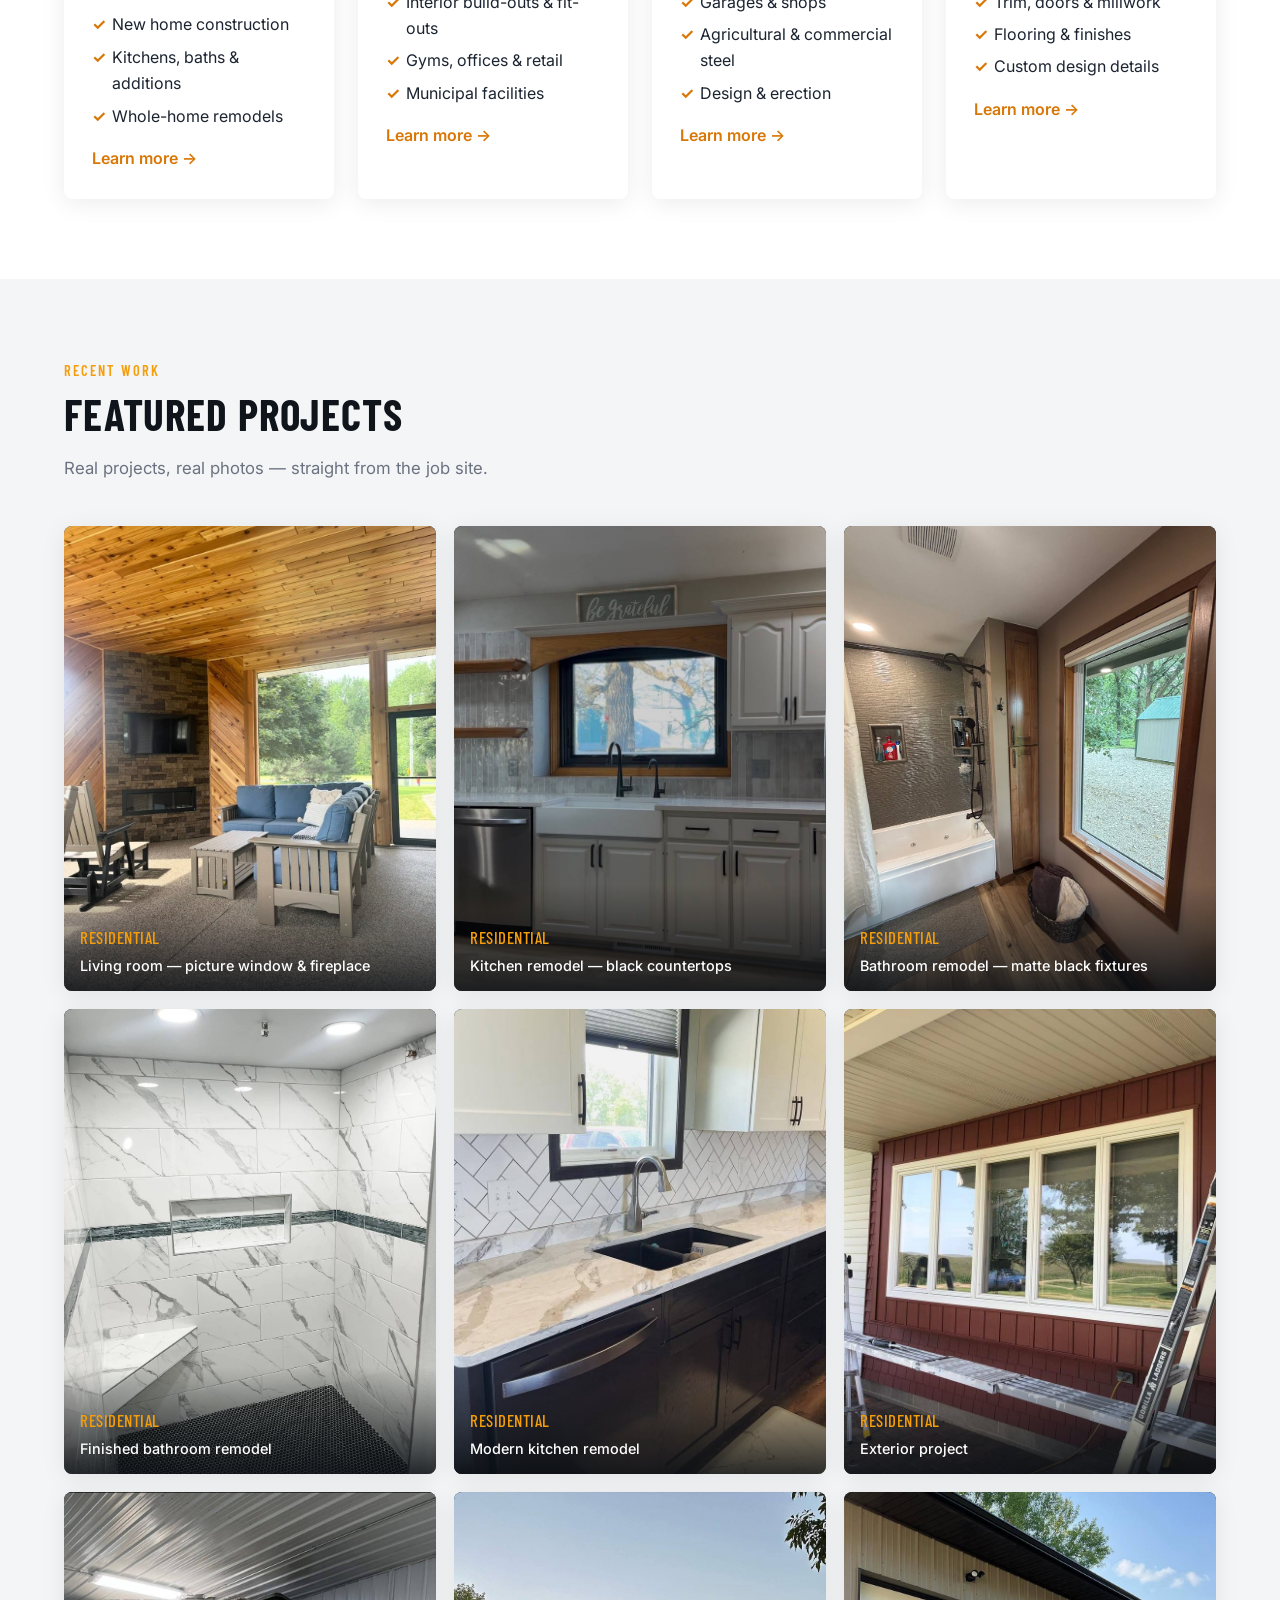
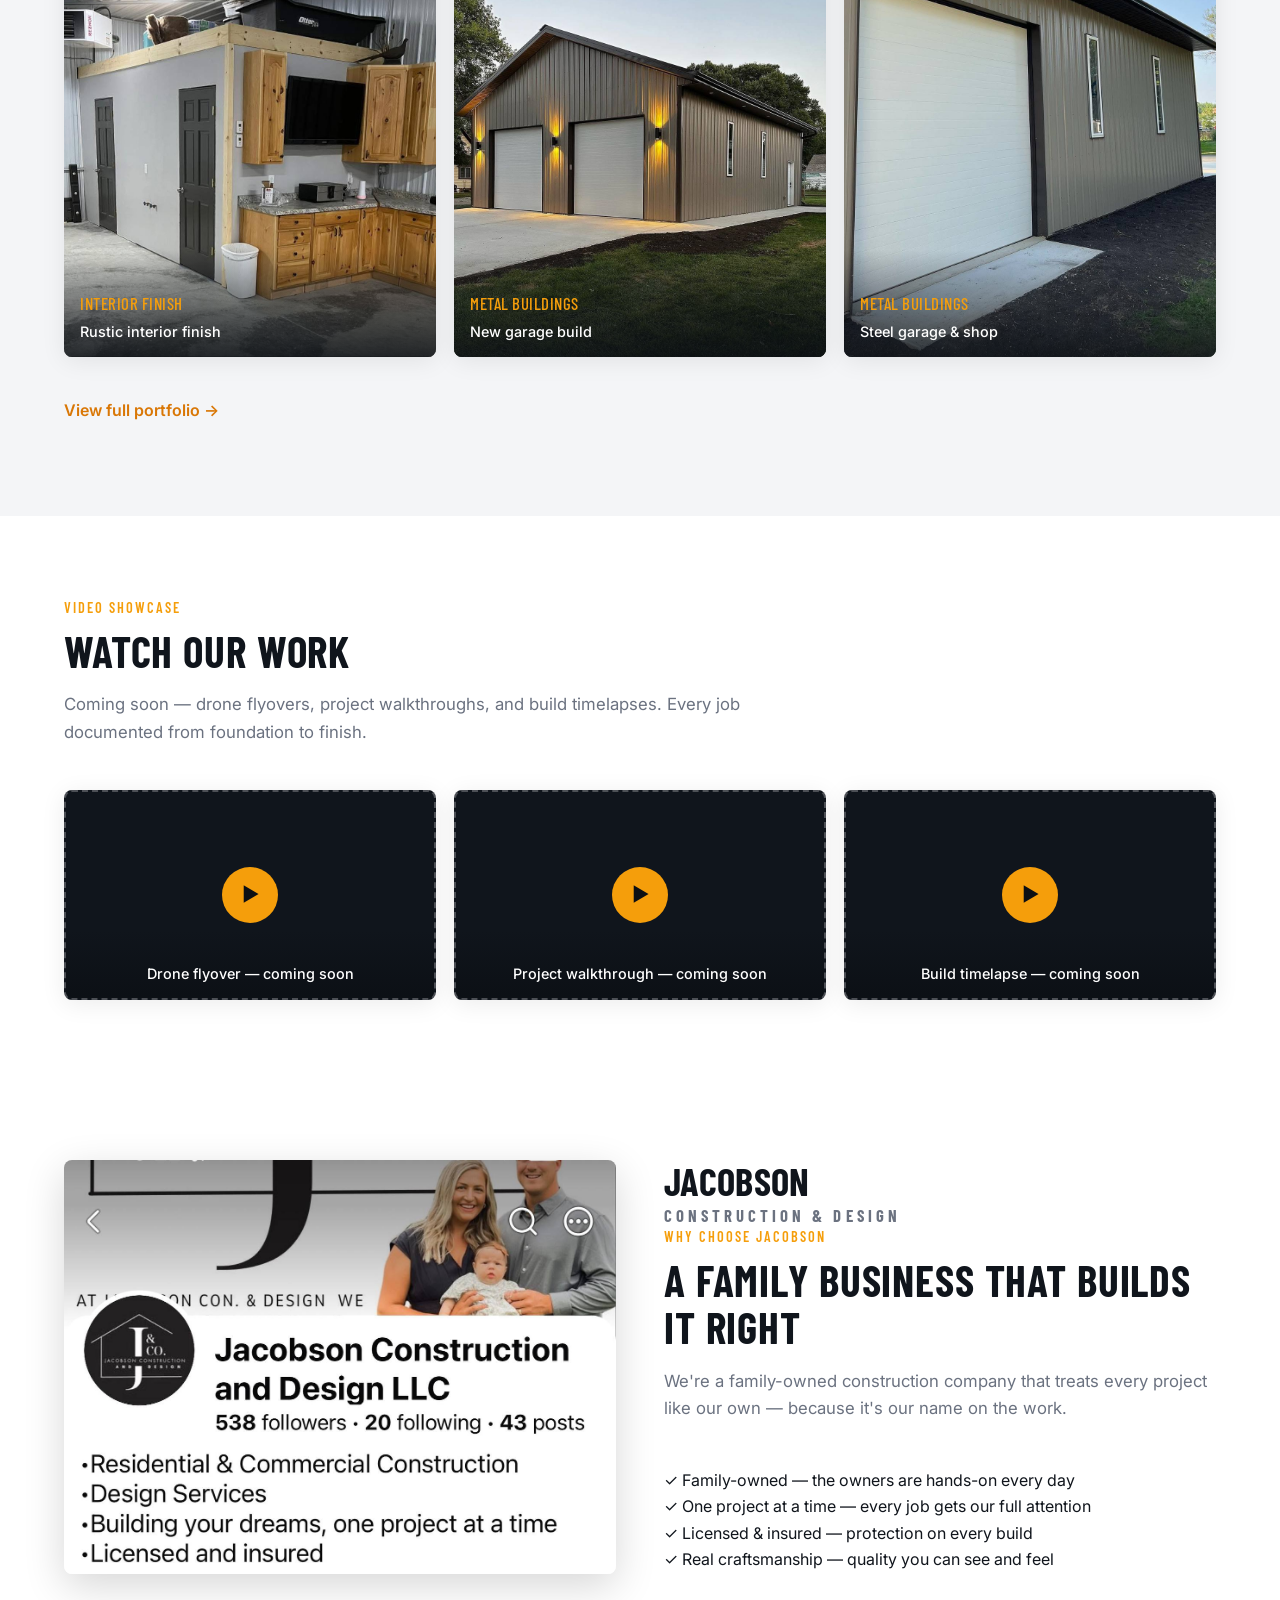
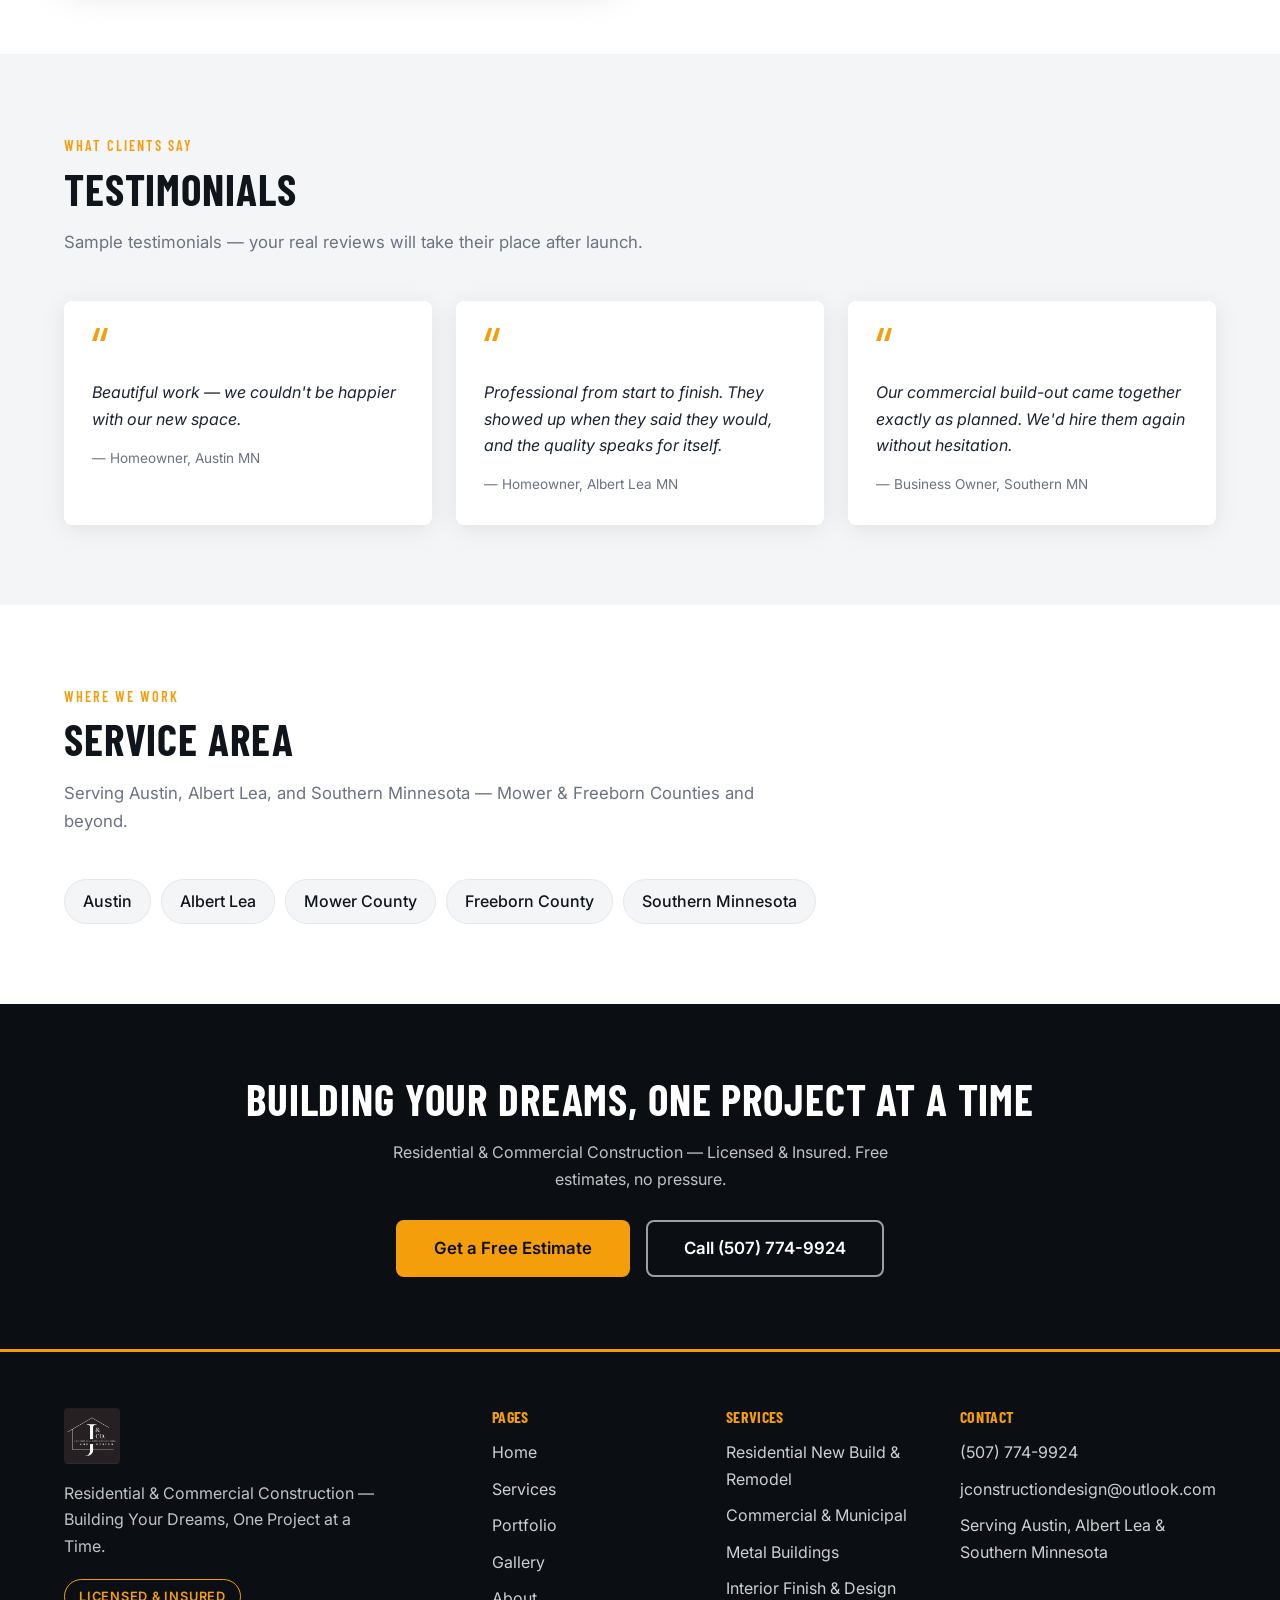
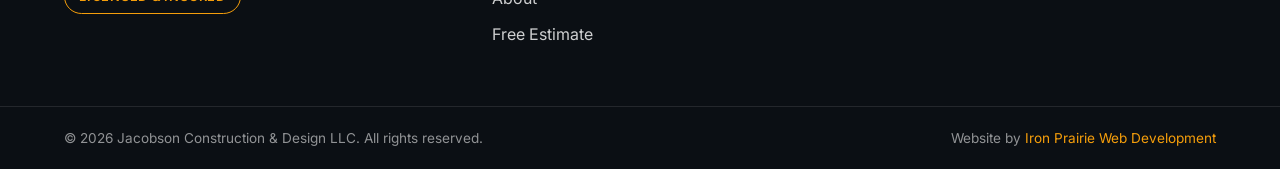
==== commit b6d9bc91: "Add 16 new client photos (2026-10-06 batch): gallery 36→52 figures, portfolio 18→27 cards, 3 new fea" ====
--- a/index.html
+++ b/index.html
@@ -224,6 +224,21 @@
           <p class="lede">Real projects, real photos — straight from the job site.</p>
         </div>
         <div class="project-grid">
+        <figure class="project-card">
+          <img src="images/residential-living-room-fireplace.jpg" alt="Living room with a large wood-framed window and brick fireplace by Jacobson Construction" loading="lazy" decoding="async" />
+          <figcaption><span>Residential</span>Living room — picture window & fireplace</figcaption>
+        </figure>
+
+        <figure class="project-card">
+          <img src="images/residential-kitchen-black-countertops.jpg" alt="Kitchen remodel with white cabinetry and black countertops by Jacobson Construction" loading="lazy" decoding="async" />
+          <figcaption><span>Residential</span>Kitchen remodel — black countertops</figcaption>
+        </figure>
+
+        <figure class="project-card">
+          <img src="images/residential-bathroom-black-fixtures.jpg" alt="Custom bathroom remodel with a freestanding tub and matte black fixtures by Jacobson Construction" loading="lazy" decoding="async" />
+          <figcaption><span>Residential</span>Bathroom remodel — matte black fixtures</figcaption>
+        </figure>
+
           <figure class="project-card">
             <img src="images/img_50294382796b.jpg" alt="Finished marble-tile bathroom remodel by Jacobson Construction" />
             <figcaption><span>Residential</span>Finished bathroom remodel</figcaption>
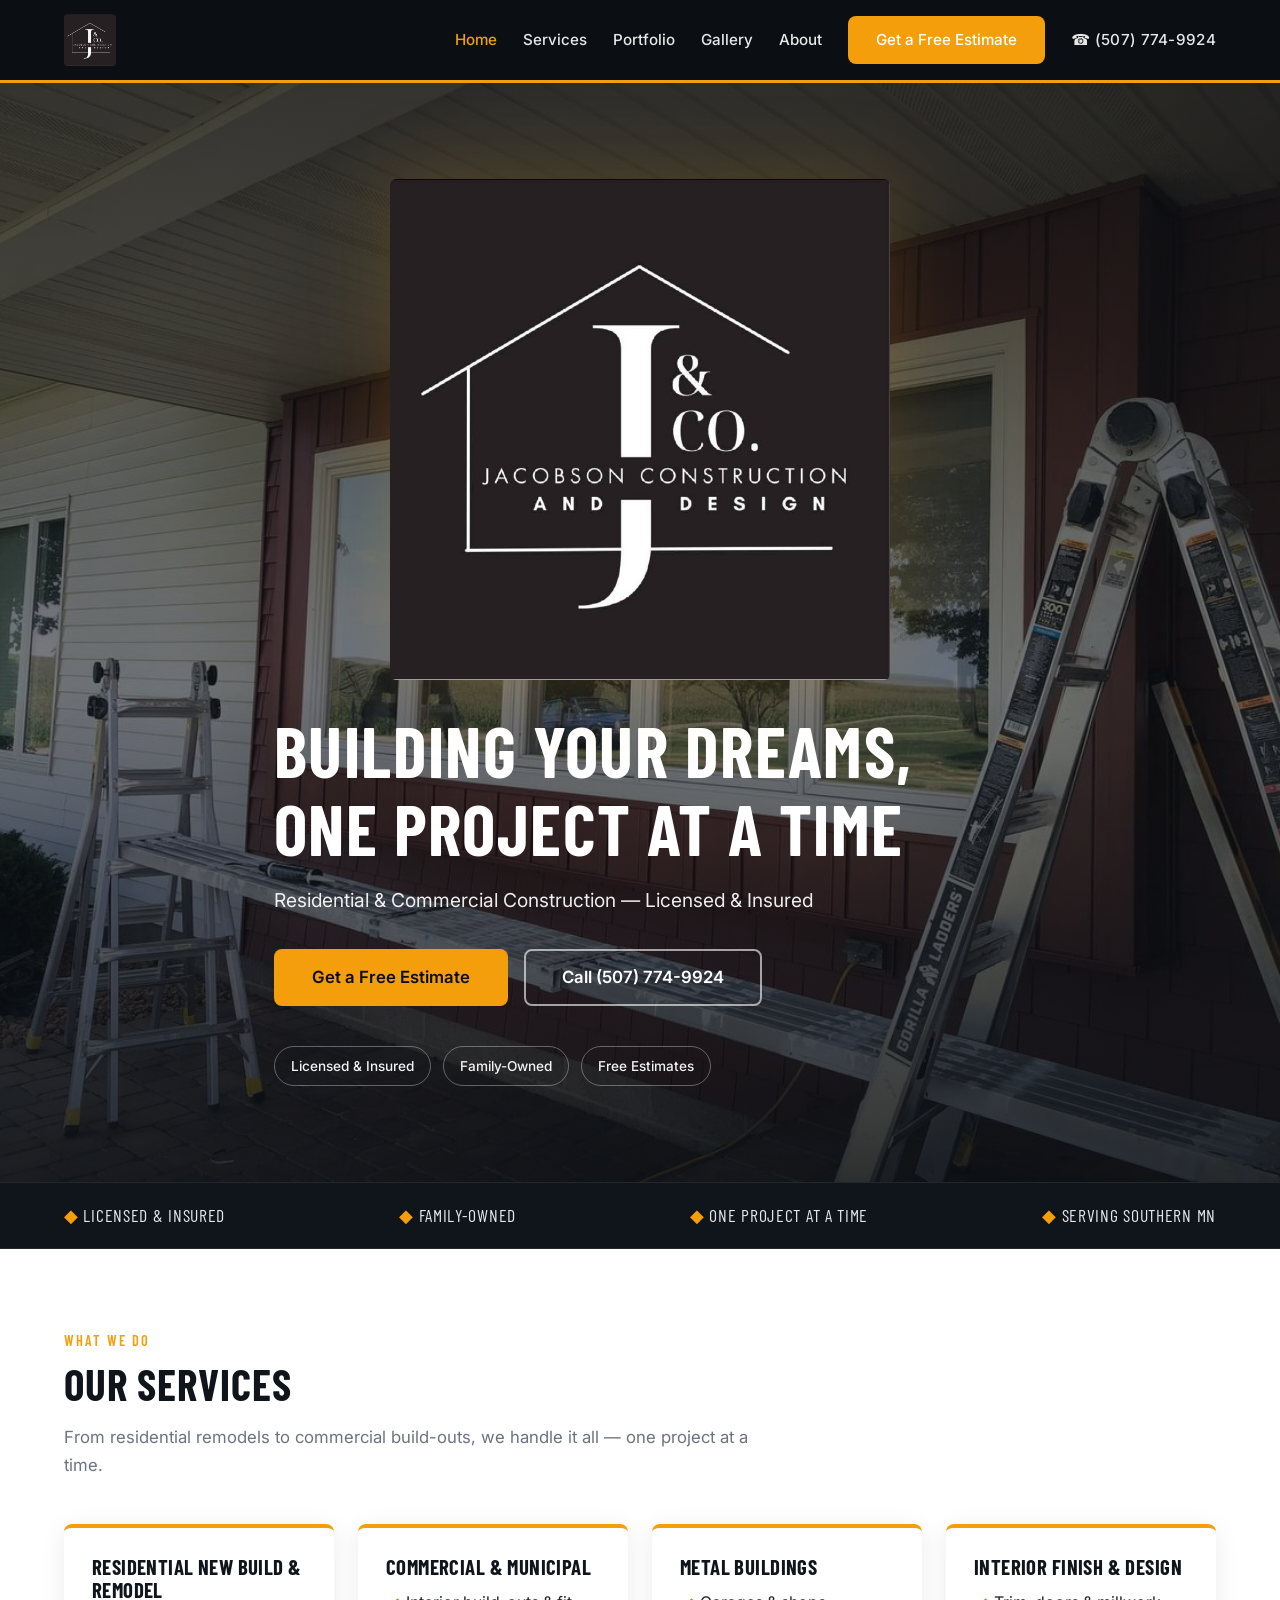
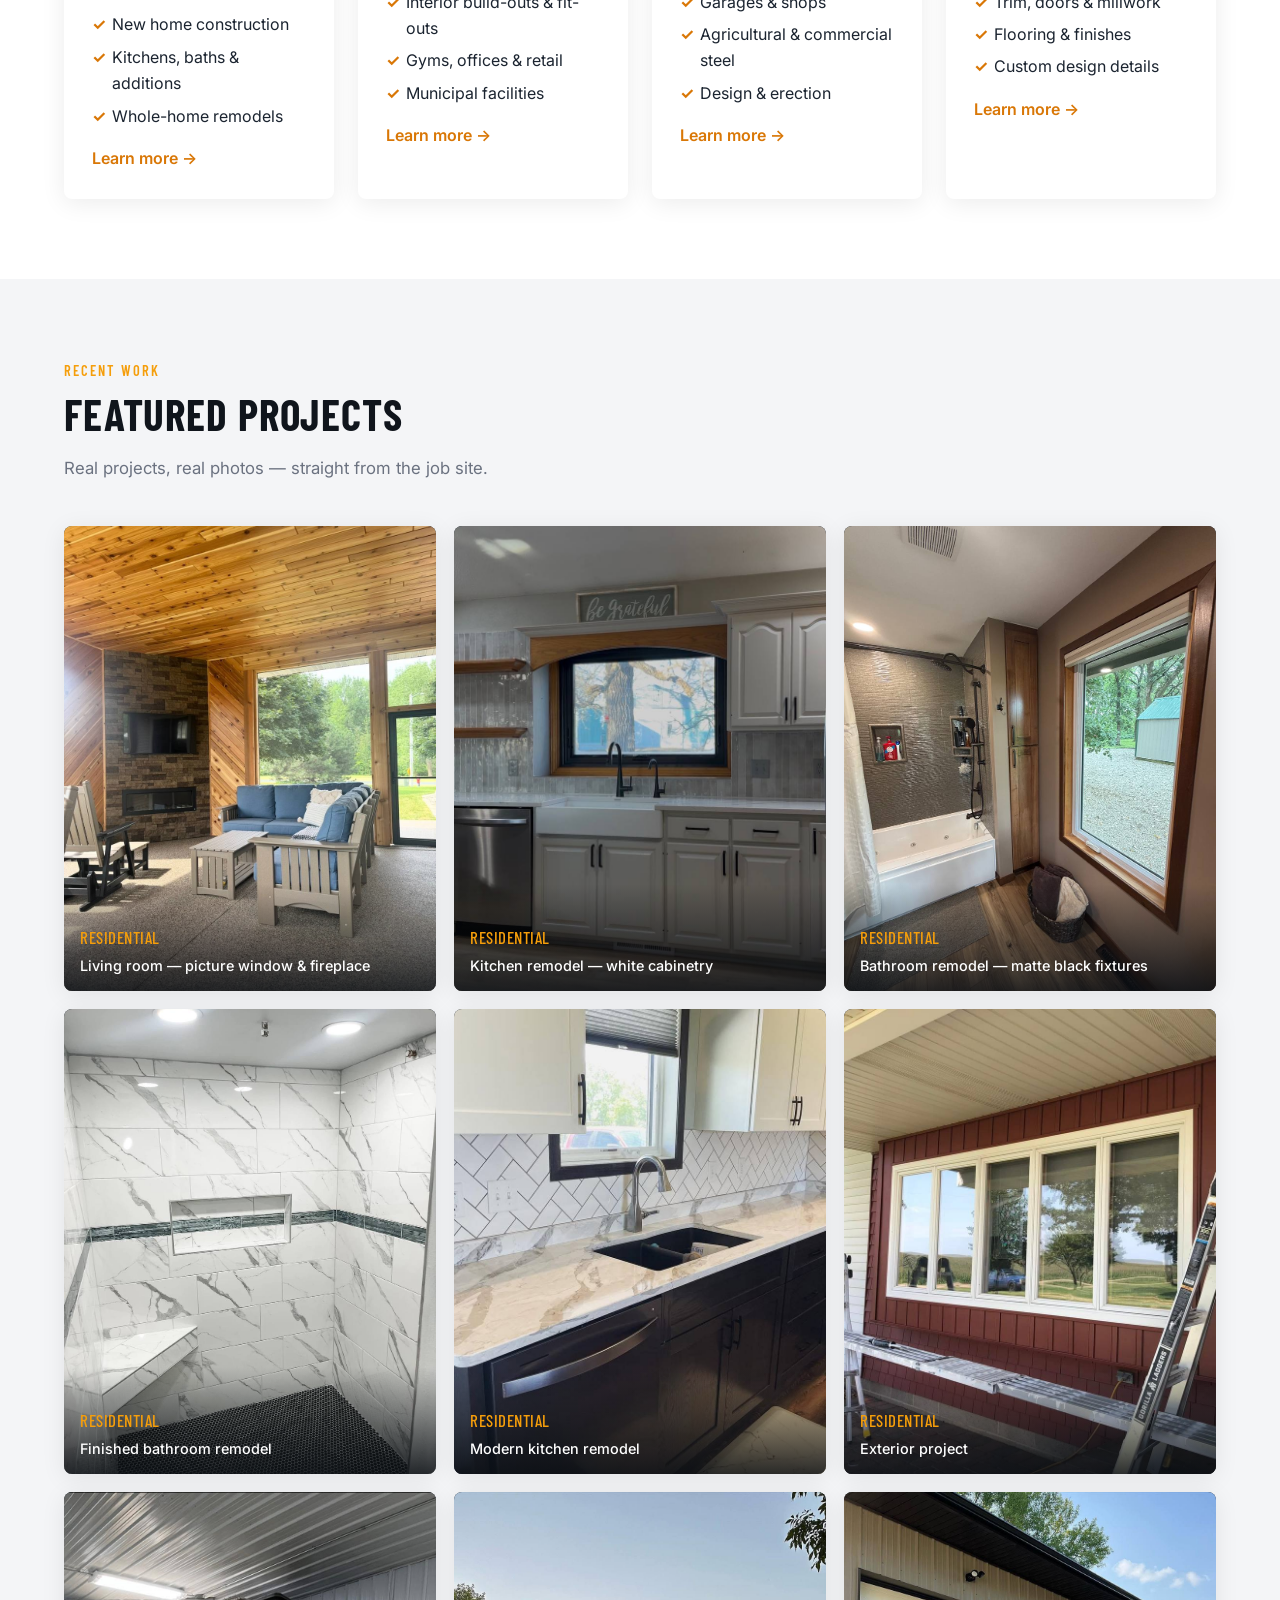
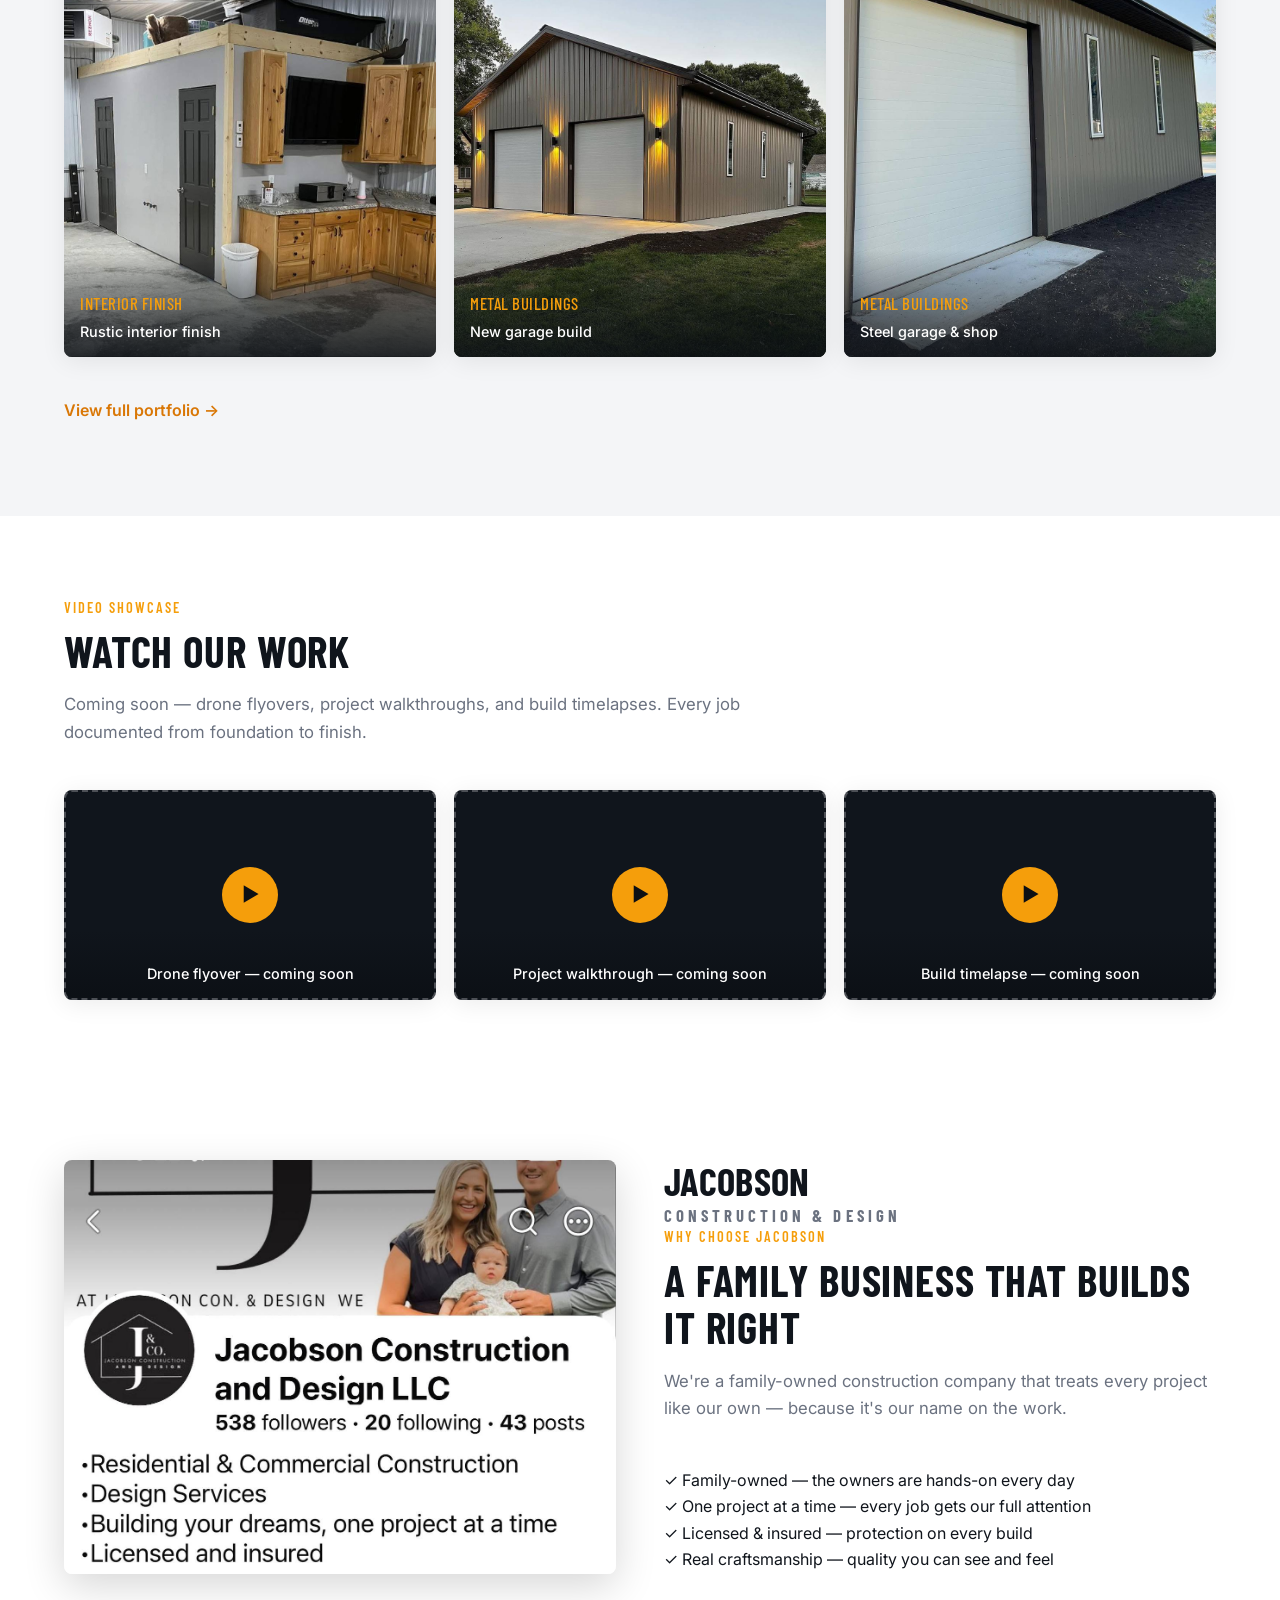
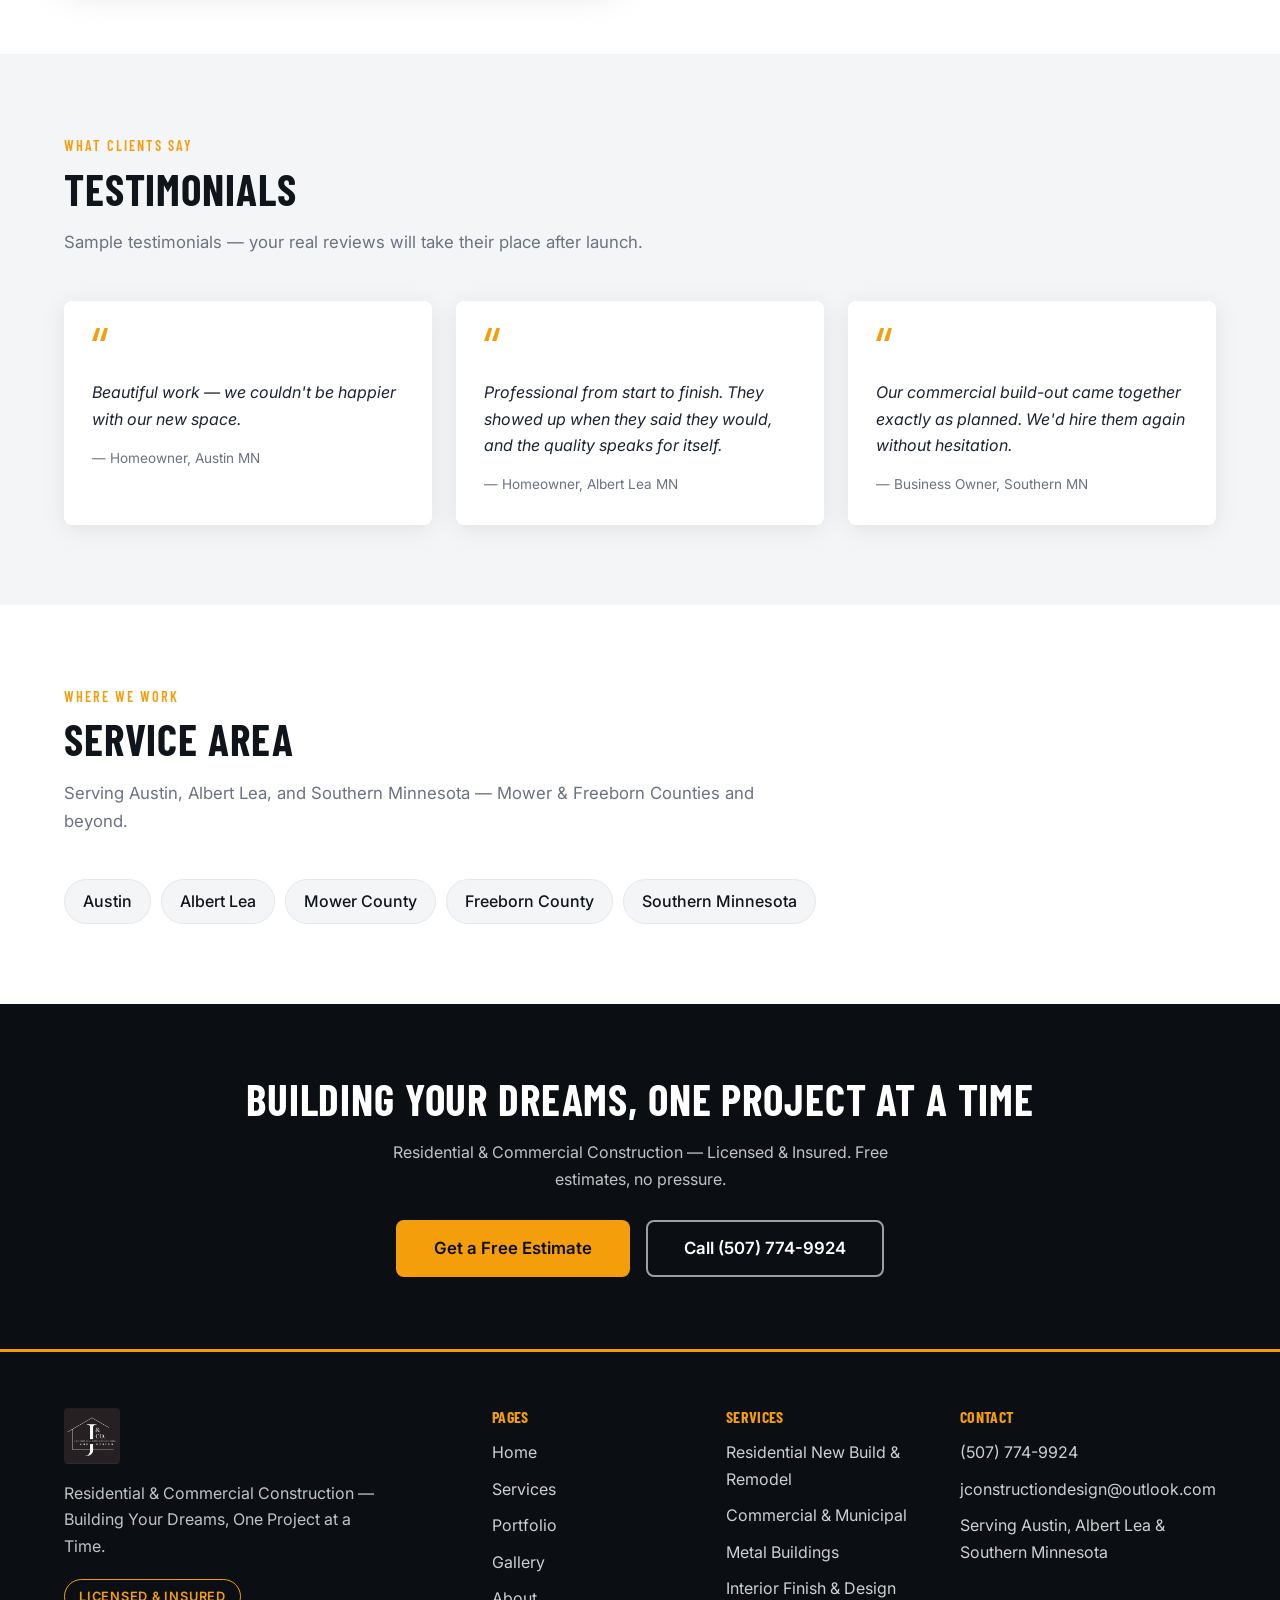
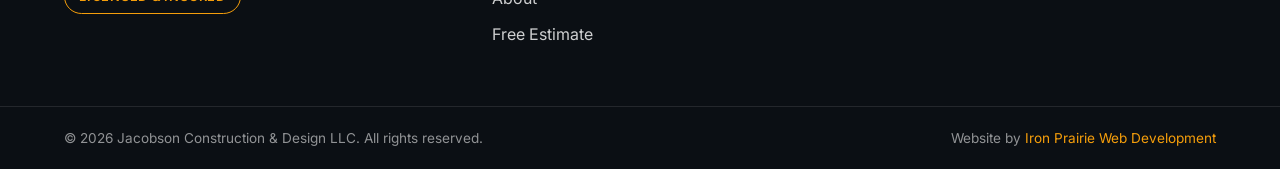
==== commit d12d4f3c: "QC fixes: drop unsupported caption/alt claims (freestanding tub, attached garage, outbuilding, black" ====
--- a/index.html
+++ b/index.html
@@ -230,12 +230,12 @@
         </figure>
 
         <figure class="project-card">
-          <img src="images/residential-kitchen-black-countertops.jpg" alt="Kitchen remodel with white cabinetry and black countertops by Jacobson Construction" loading="lazy" decoding="async" />
-          <figcaption><span>Residential</span>Kitchen remodel — black countertops</figcaption>
+          <img src="images/residential-kitchen-remodel.jpg" alt="Kitchen remodel with white cabinetry and stainless appliances by Jacobson Construction" loading="lazy" decoding="async" />
+          <figcaption><span>Residential</span>Kitchen remodel — white cabinetry</figcaption>
         </figure>
 
         <figure class="project-card">
-          <img src="images/residential-bathroom-black-fixtures.jpg" alt="Custom bathroom remodel with a freestanding tub and matte black fixtures by Jacobson Construction" loading="lazy" decoding="async" />
+          <img src="images/residential-bathroom-black-fixtures.jpg" alt="Custom bathroom remodel with a tub and matte black fixtures by Jacobson Construction" loading="lazy" decoding="async" />
           <figcaption><span>Residential</span>Bathroom remodel — matte black fixtures</figcaption>
         </figure>
 
